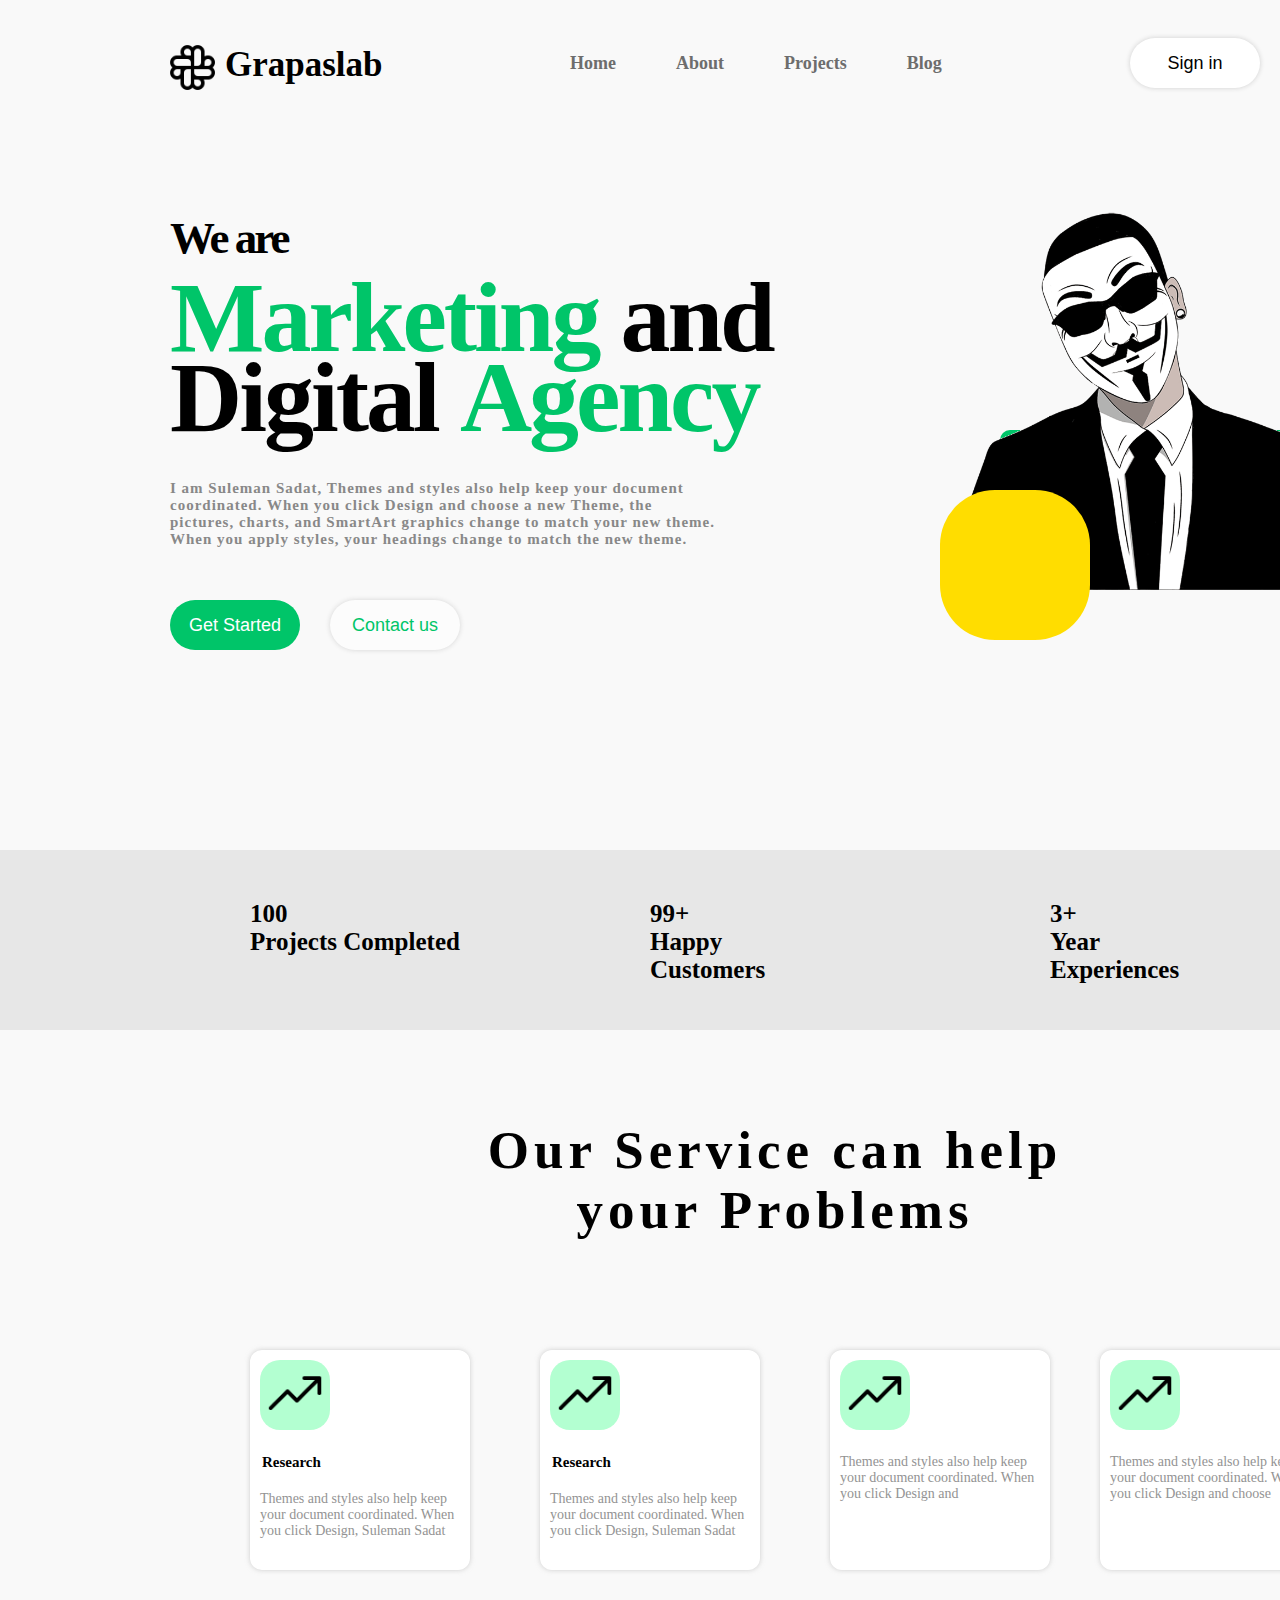
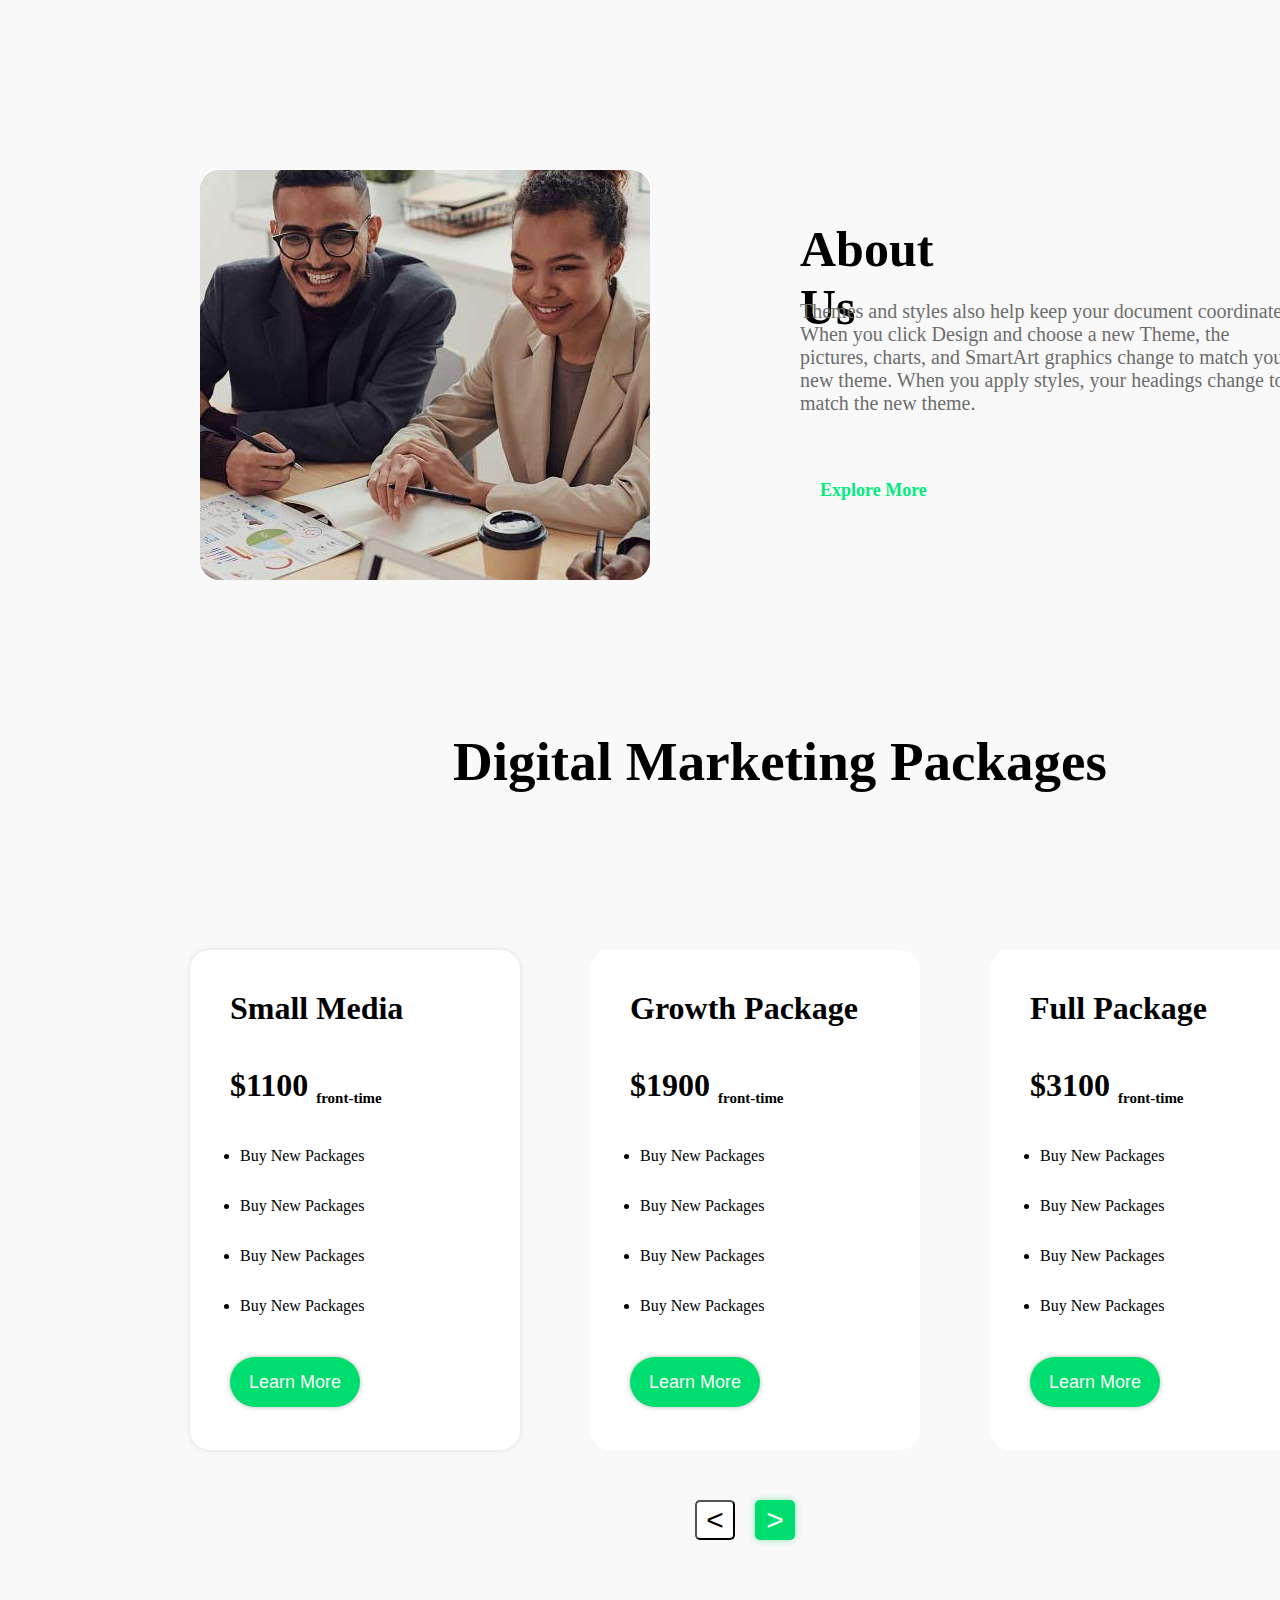
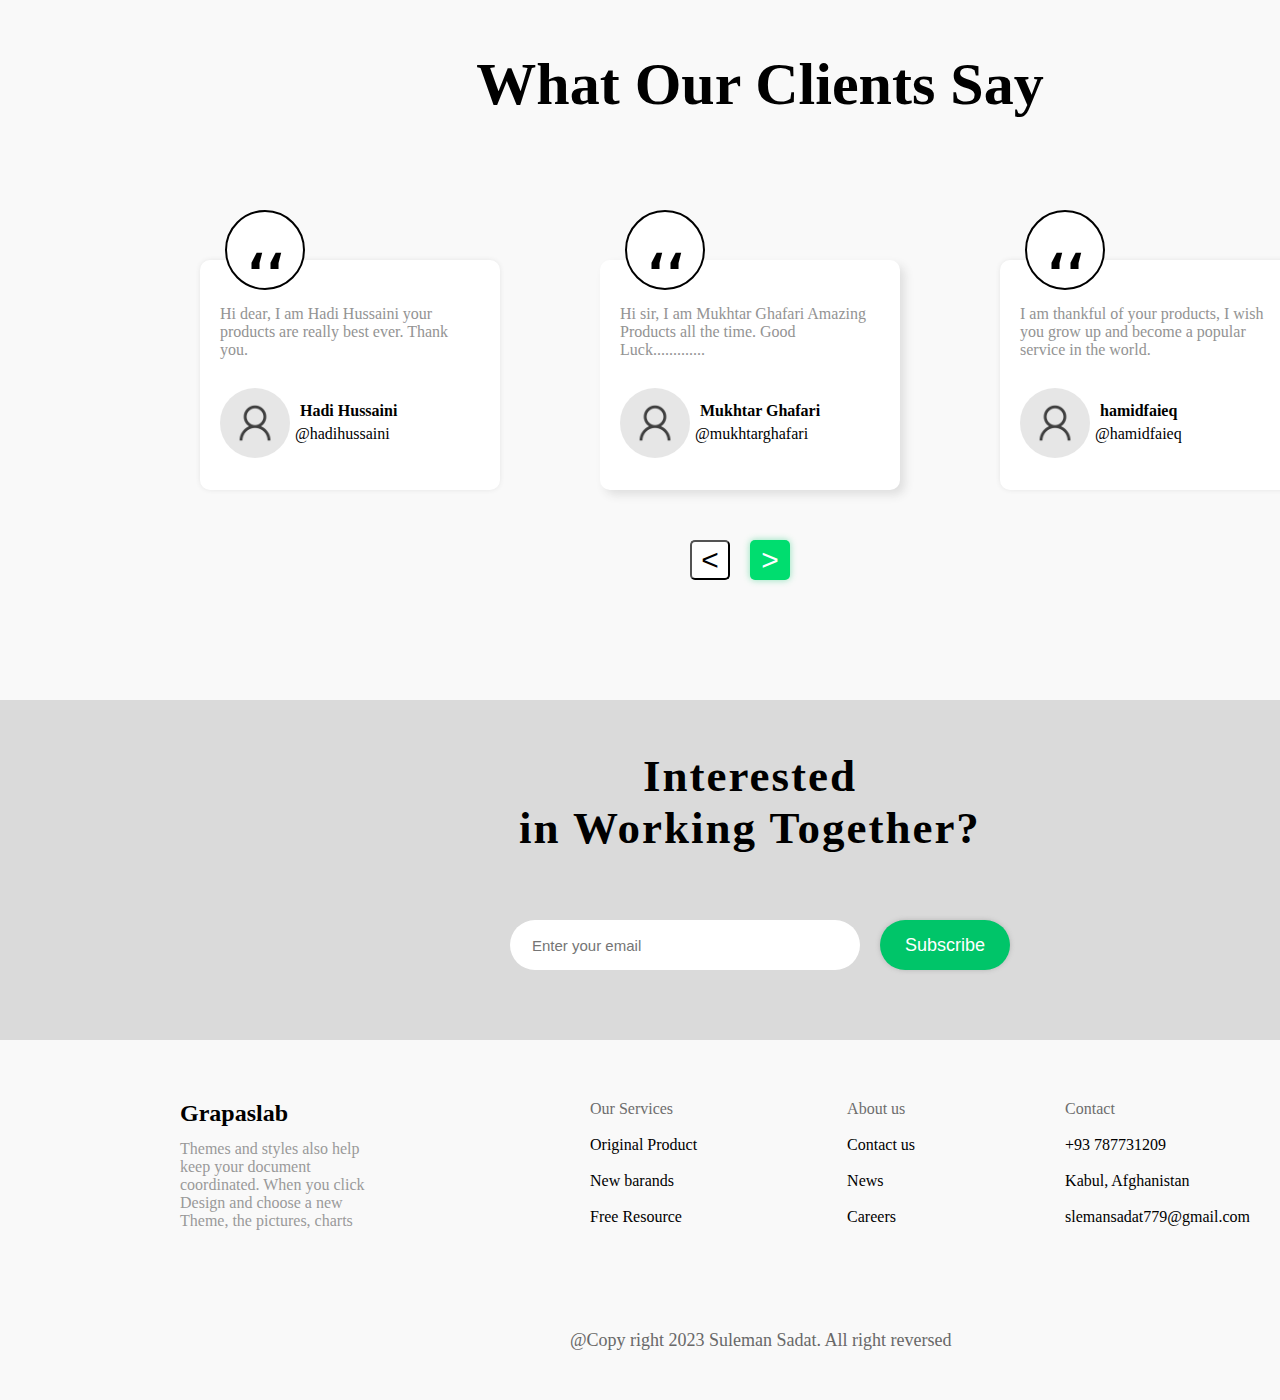
==== index.html @ a8ee1ed6 "Add files via upload" ====
<!DOCTYPE html>
<html lang="en">
<head>
    <meta charset="UTF-8">
    <meta http-equiv="X-UA-Compatible" content="IE=edge">
    <meta name="viewport" content="width=device-width, initial-scale=1.0">
    <title>Grapaslab</title>
    <link rel="stylesheet" href="style.css" type="text/css">
</head>
<body>

    <img class="logo1" id="0" src="./images/slack-logo.png" alt="">
     <h1 class="logo2">Grapaslab</h1>
  
 <ul class="fistpage">
    <li class="li1"><a class="home" id="1" href="#"> <b>Home</b></a></li>
    <li class="li1"> <a class="home" href="#50">About</a></li>
    <li class="li1"><a class="home" href="#100">Projects</a></li>
    <li class="li1"><a class="home" href="#100">Blog</a></li>
    </ul>
    <input class="signin" href="#" type="submit" value="Sign in">
    <input class="signup" href="#" type="submit" value="Sign Up">
    <h1 class="title0"> <strong class="f"> We are</strong> <br> <strong class="greens"> Marketing  </strong>and <br>
        Digital <strong class="greens">Agency </strong></h1>

    <p class="para1">I am Suleman Sadat, Themes and styles also help keep your document 
    coordinated. When you click Design and choose a new
     Theme, the pictures, charts, and SmartArt graphics 
     change to match your new theme. When you apply styles, your headings change to match the new theme.</p>
    <input class="start" href="#" type="submit" value="Get Started">
    <input class="contact" href="#" type="submit" value="Contact us">
    <div class="green"></div>
    <img class="image1" src="./images/image1.png" alt="image of Focus">
    <div class="lemoon"></div>
    <div class="nextpage">
        <h1 class="nextpage1">100 <br> Projects Completed</h1>
    
        <h1 class="nextpage2">99+ <br>Happy Customers</h1>
        <h1 class="nextpage3">3+ <br> Year Experiences</h1>
    </div>
    <!--Page 2... -->
    <h1 class="page2">Our Service can help your Problems</h1>
    <div class="box1">
        <img class="boximage1" src="./images/trend-up.png" alt="icon">
        <h5 class="research">Research</h5>
        <p class="para2">Themes and styles also help keep your document 
        coordinated. When you click Design, Suleman Sadat</p>
        </div>
    <div class="box2">
    <img class="boximage1" src="./images/trend-up.png" alt="icon">
    <h5 class="research">Research</h5>
        <p class="para2">Themes and styles also help keep your document 
        coordinated. When you click Design, Suleman Sadat</p>
        </div>
     <div class="box3">
        <img class="boximage1" src="./images/trend-up.png" alt="icon">
 
        <p class="para2">Themes and styles also help keep your document 
        coordinated. When you click Design and</p>
        </div>
     <div class="box4">
        <img class="boximage1" src="./images/trend-up.png" alt="icon">

        <p class="para2">Themes and styles also help keep your document 
        coordinated. When you click Design and choose</p>
    </div>  
    
    <div class="image3" id="50">
        <img class="image33" src="./images/image3.jpg" alt="image3">
    </div>

    <h1 class="aboutus" >About Us</h1>
    <p class="aboutpara">Themes and styles also help keep your document coordinated. When you click
     Design and choose a new Theme, the pictures, charts, and SmartArt graphics change to match your new theme. When you apply styles, your headings change to match the new theme.</p>
    <a class="explore" href="#">Explore More</a>
    <h1 class="page3">Digital Marketing Packages</h1>

        <div class="newbox1">
        <h1 class="title1">Small Media</h1>
        <h1 class="title2">$1100 <sub class="little">front-time</sub></h1>
        <ul class="ul3">
            <li class="li3">Buy New Packages</li>
            <li class="li3">Buy New Packages</li>
            <li class="li3">Buy New Packages</li>
            <li class="li3">Buy New Packages</li>
        <input class="learn3" type="submit" value="Learn More">
        </ul>
        </div>
    
        <div class="newbox2">
            <h1 class="title1">Growth Package</h1>
        <h1 class="title2">$1900 <sub class="little">front-time</sub></h1>
        <ul class="ul3">
            <li class="li3">Buy New Packages</li>
            <li class="li3">Buy New Packages</li>
            <li class="li3">Buy New Packages</li>
            <li class="li3">Buy New Packages</li>
        <input class="learn3" type="submit" value="Learn More">
        </ul>
        </div>

        <div onload="" class="newbox3">
        <h1 class="title1">Full Package</h1>
        <h1  class="title2">$3100 <sub class="little">front-time</sub></h1>
        <ul class="ul3">
            <li class="li3">Buy New Packages</li>
            <li class="li3">Buy New Packages</li>
            <li class="li3">Buy New Packages</li>
            <li class="li3">Buy New Packages</li>
        <input class="learn3" type="submit" value="Learn More">
        </ul>
        </div>
        
        <button class="left" onclick="left();"><</button>
        <button class="right" onclick="right();">></button>
        <h1 class="clients">What Our Clients Say</h1>

            <h1 class="kk1">،،</h1>
            <h1 class="kk2">،،</h1>
            <h1 class="kk3">،،</h1>

        <div class="comment1">
            <p class="comment1">Hi dear, I am Hadi Hussaini
            your products are really best ever.
            Thank you.</p>
            <img class="profile" src="./images/01.jpg" alt="Profile Picture">
            <h4 class="name">Hadi Hussaini</h4>
            <label class="comment">@hadihussaini</label>
        </div>
        
        <div class="comment2">
            <p class="comment1">Hi sir, I am Mukhtar Ghafari
                Amazing Products all the time.
                Good Luck.............</p>
            <img class="profile" src="./images/01.jpg" alt="Profile Picture">
            <h4 class="name">Mukhtar Ghafari</h4>
            <label class="comment">@mukhtarghafari</label>
        </div>

            <div class="comment3">
            <p class="comment1">I am thankful of your products,
             I wish you grow up and become a popular service in 
             the world.</p>
            <img class="profile" src="./images/01.jpg" alt="Profile Picture">
            <h4 class="name">hamidfaieq</h4>
            <label class="comment">@hamidfaieq</label>
        </div>
           
        <button class="left2" onclick="right();"><</button>
        <button class="right2" onclick="right();">></button>

        <div class="page4">
            <h1 class="title4">Interested <br>
                in Working Together?</h1>
            <form action="#0">
                <input class="email" type="search" id="email" placeholder="Enter your email">
                <input class="subscribe" type="submit" value="Subscribe">
            </form>
            </div>
       

        <h2 class="logo2">Grapaslab</h2>
        <p class="finalpara">Themes and styles also help keep your
        document coordinated. When you click Design and
        choose a new Theme, the pictures, charts</p>
        <ul class="end1">  
        <li class="serviceend"> <a href="#">Our Services</a> 
          <br><br>Original Product <br><br> 
          New barands
          <br><br> Free Resource</li>
        <li class="serviceend"> <a href="#">About us</a>
        <br><br>Contact us <br><br> News<br><br> Careers
        </li>

        <li class="serviceend"> <a href="#">Contact</a>
        <br><br>+93 787731209 <br> <br> Kabul, Afghanistan <br><br> slemansadat779@gmail.com</li>
        </ul>
         <p class="end" id="100">@Copy right 2023 Suleman Sadat. All right reversed </p>  
        <!-- Suleman Sadat Web Developer -->
        <script src="script.js"></script>

    </body>
</html>
---- style.css ----
html{
    scroll-behavior: smooth;
}

*{
    box-sizing: border-box;
    transition: 0.5s ease;
}
body{
    overscroll-behavior: contain;
    padding: 0;
    margin: 0;
    background-color: #F9F9F9;
    font-family: 'Calibri';

    
    
}
strong.f{
    font-size: 45px;
    font-weight: bold;

}


img.logo1{

    position:absolute;
    margin: 40px 165px;
    width: 55px;
    height: 55px;
    cursor: pointer;
}
h1.logo2{
    position: absolute;
    margin: 45px 225px;
    font-size: 35px;

}
ul.fistpage{
    margin: 23px 500px;
    position: absolute;
    width: 600px;
    list-style-type: none;
    

}
li.li1{   
    float:left; 
    padding: 30px;
    list-style-type: none;
    font-size: 18px;
    font-weight: bold;   
}
p{
   color: #939393;

}

a{
    text-decoration:none;
    color: #6d6d6d;
    transition: 0.1s ease-in-out;
}
a:hover{
    color: #00C569;
}
input.signin{
    position: absolute;
    margin: 38px 1130px;
    border: 0px solid ;
    font-size: 18px;
    border-radius: 30px;
    padding: 15px 15 15px 15px;
    width: 130px;
    height: 50px;
    background-color: #FFF;
    box-shadow: 0px 0px 5px  rgb(207, 207, 207);
    cursor: pointer;
}

input.signup{
    position: absolute;
    margin: 38px 1280px;
    border: 0px solid ;
    background-color:#00C569;
    font-size: 18px;
    border-radius: 30px;
    padding: 15px;
    width: 130px;
    height: 50px;
    color: #FFF;
    font-weight: bold;
    cursor: pointer;
    transition: all .5s;        
}
.signup:hover{
    background: rgb(0, 0, 0);
}

input.signin:active{
    background-color: #f5f5f5;

}
input.signup:active{
    background-color: #13b469;

}

h1.title0{
    position: absolute;
    margin: 180px 170px;
    font-size: 100px;
    color: #000;
    font-weight: bold;
    letter-spacing: -3px;
    line-height: 80px;
}
strong.greens{
    color:#00C569;

}
p.para1{
    position: absolute;
    margin: 480px 170px;
    font-size: 15px;
    width: 550px;
    font-weight:bold;
    color: #888;
    letter-spacing: 1px;
    transition: 1s ease;
}

input.start{
    position: absolute;
    margin: 600px 170px;
    border: 0px solid ;
    background-color:#00C569;
    font-size: 18px;
    border-radius: 30px;
    padding: 15px;
    width: 130px;
    height: 50px;
    color: #FFF;
    cursor: pointer;
    
}
input.start:active{
    background-color:#00b35f;
}

input.contact{
    position: absolute;
    margin: 600px 330px;
    border: 0px solid ;
    background-color:#fcfcfc;
    font-size: 18px;
    border-radius: 30px;
    padding: 15px;
    width: 130px;
    height: 50px;
    color: #00C569;
    cursor: pointer;
    box-shadow: 0px 0px 5px  rgb(213, 213, 213);

}
input.contact:active{
    background-color:#efefef;
    color: #009f2d;
}
div.green{
    position: absolute;
    margin: 430px 1000px;
    background-color: #00C569;
    width: 350px;
    height: 160px;
    border-radius: 10px;
    cursor: pointer;
}

img.image1{
    width: 380px;
    height:450px;
    position: absolute;
    margin: 140px 960px;
    border-bottom-left-radius: 50px;
}

div.lemoon{
    width: 150px;
    height: 150px;
    position: absolute;
    margin: 490px 940px;
    background-color: rgb(255, 221, 0);
    border-radius:55px;
    cursor: pointer;
    animation: lemoon 10s infinite linear  ;
    transition: 1s ease-in-out;
}
@keyframes lemoon {
    100%{
        transform: rotate(360deg);
    }
    
}
div.lemoon:hover{
    animation: lemoon 3s infinite linear  ;
}
div.nextpage{
    position: absolute;
    width: 100%;
    height: 180px;
    margin: 850px 0px;
    background-color: #e7e7e7;
    }
h1.nextpage1{
    position: absolute;
    margin: 50px 250px ;
    font-size:25px ;
}
h1.nextpage2{
    position: absolute;
    margin: 50px 650px ;
    font-size:25px ;
}
h1.nextpage3{
    position: absolute;
    margin: 50px 1050px ;
    font-size:25px ;
}
h1.page2{
    margin: 1120px 430px;
    position: absolute;
    width: 690px;
    text-align: center;
    font-size: 53px;
    letter-spacing: 5px;
    font-weight: bold;


}
div.box1{
    position: absolute;
    margin: 1350px 250px;
    height: 220px;
    width: 220px;
    background-color: #FFF;
    box-shadow: 0px 0px 5px  rgba(181, 181, 181, 0.655);
    border-radius: 12px;
    transition: 0.5s ease;

}



div.box2{
    position: absolute;
    margin: 1350px 540px;
    height: 220px;
    width: 220px;
    background-color: #FFF;
    box-shadow: 0px 0px 5px  rgba(181, 181, 181, 0.655);
    border-radius: 12px;
    transition: 0.5s ease;
    
}
div.box1:hover,div.box2:hover,div.box3:hover,div.box4:hover{
    box-shadow: 0px 0px 10px  rgb(149, 149, 149);
    cursor: pointer;
    user-select: none;

}

div.box3{
    position: absolute;
    margin: 1350px 830px;
    height: 220px;
    width: 220px;
    background-color: #FFF;
    box-shadow: 0px 0px 5px  rgba(181, 181, 181, 0.655);
    border-radius: 12px;
    transition: 0.5s ease;

}
div.box4{
    transition: 0.5s ease;

    position: absolute;
    margin: 1350px 1100px;
    height: 220px;
    width: 220px;
    background-color: #FFF;
    box-shadow: 0px 0px 5px  rgba(181, 181, 181, 0.655);
    border-radius: 12px;

}
img.boximage1{
    width: 70px;
    height: 70px;
    margin: 10px;
    background-color: #b3ffd1;
    border-radius: 20px;
    padding: 5px;
}
h5.research{
    font-size: 15px;
    margin: 10px 12px;


}
p.para2{
    position: absolute;
    font-size: 14px;
    margin: 10px 10px;
}
div.image3{
    position: absolute;
    background-color: #e7e7e7;
    width: 450px;
    height:410px;
    border-radius: 20px;
    margin: 1770px 200px;
    overflow: hidden;
    filter: brightness(90%);
    cursor: pointer;

}
img.image33{
    margin: -40px -180px;
    transition: 0.5s ease-in-out;
}

img.image33:hover{
    transform: scale(1.1);
}
h1.aboutus{
    position: absolute;
    margin: 1820px 800px;
    width: 200px;
    font-size: 50px;
}
p.aboutpara{
    position:absolute;
    width: 500px;
    color: #6d6d6d;
    margin: 1900px 800px;
    font-size: 20px;
}
a.explore{
    position: absolute;
    margin: 2080px 820px;
    width: 150px;
    color: #00eb7d;
    font-weight: bold;
    font-size: 18px;
}
h1.page3{
    position: absolute;
    margin:2330px 430px;
    width: 700px;
    text-align: center;
    font-size: 55px ;
}
div.newbox1{
    background-color: #FFF;
    position: absolute;
    margin: 2550px 190px;
    width: 330px;
    height: 500px;
    border-radius: 20px;
    box-shadow: 0px 0px 5px #dfdfdf;
    transition: .5s ease-in-out;

}
h1.title1{
    margin: 40px;
}
h1.title2{
    margin: 40px;
}
li.li3{
    height: 40px;
    margin: 10px;

}
sub.little{
    font-size: 15px;
}
div.newbox2{
    background-color: #FFF;
    position: absolute;
    margin: 2550px 590px;
    width: 330px;
    height: 500px;
    box-shadow: 0px 0px 0px #c8c8c8;
    border-radius: 20px;
    transition: .5s ease-in-out;
   
}
div.newbox1:hover,div.newbox2:hover,div.newbox3:hover{
    box-shadow: 0px 0px 10px #c8c8c8;
    cursor: pointer;

}
h4.name{
    margin: -20px 100px;
    width: 150px;
}
label.comment{
    position: absolute;
    margin: 25px 95px;


}

div.newbox3{
    background-color: #FFF;
    position: absolute;
    margin: 2550px 990px;
    width: 330px;
    height: 500px;
    border-radius: 20px;
    transition: .5s ease-in-out;
    
}

input.learn3{
    position: absolute;
    margin: 10px 0px;
    border: 0px solid ;
    background-color:#00DD6F;
    font-size: 18px;
    border-radius: 30px;
    padding: 15px;
    width: 130px;
    height: 50px;
    color: #ffffff;
    cursor: pointer;
    box-shadow: 0px 0px 5px  rgb(181, 181, 181);
    transition: 0.2s ease;
}
.learn3:active{
    background-color: #00a156;

}
button.left{
    position:absolute;
    width: 40px;
    height: 40px;
    font-size: 30px;
    margin: 3100px 695px;
    background-color: #FFF;
    border-radius: 5px;
    cursor: pointer;

}
button.left:active{
    background-color: #eeeeee;
 
}
button.right{
    position:absolute;
    width: 40px;
    height: 40px;
    font-size: 30px;
    margin: 3100px 755px;
    border: 0px solid;
    color: #FFF;
    background-color: #00DD6F;
    border-radius: 5px;
    box-shadow: 0px 0px 7px #00c5696f;
    cursor: pointer;

}
button.right:active{
    background-color: #00ae5d;
}
h1.clients{
    position: absolute;
    margin: 3250px 410px;
    width: 700px;
    font-size: 60px;
    text-align: center;
}
div.comment1{
   width: 300px; 
   height: 230px;
   position: absolute;
   background-color: white;
   margin: 3460px 200px;
   border-radius: 10px;
   box-shadow: 0px 0px 5px rgb(230, 230, 230);
    filter: ;
}
div.comment2{
    width: 300px; 
    height: 230px;
    position: absolute;
    background-color: white;
    margin: 3460px 600px;
    border-radius: 10px;
    box-shadow: 5px 5px 10px rgb(223, 223, 223);
    cursor: pointer;
 }
 .kk1{
    position: absolute;
    border: 2px solid black;
    width: 80px;
    height: 80px;
    border-radius: 50%;
    text-align: center;
    font-size: 60px;
    margin: 3410px 225px;
    z-index: 1;
    text-align: center;
    background-color: rgb(255,255,255);
    cursor: pointer;
 }
 .kk2{
    position: absolute;
    border: 2px solid black;
    width: 80px;
    height: 80px;
    border-radius: 50%;
    text-align: center;
    font-size: 60px;
    margin: 3410px 625px;
    z-index: 1;
    background-color: rgb(255,255,255);
    cursor: pointer;
}
 .kk3{
    position: absolute;
    border: 2px solid black;
    width: 80px;
    height: 80px;
    border-radius: 50%;
    text-align: center;
    font-size: 60px;
    margin: 3410px 1025px;
    z-index: 1;
    background-color: rgb(255,255,255);
    cursor: pointer;
 }
 img.profile{
    width:70px;
    height:70px;
    border-radius: 50%;
    z-index: 4;
    margin: -40px 20px;
    
 }
 p.comment1{
    margin: 45px 20px;
 }
 div.comment3{
    width: 300px; 
    height: 230px;
    position: absolute;
    background-color: white;
    margin: 3460px 1000px;
    border-radius: 10px;   
    box-shadow: 0px 0px 5px rgb(230, 230, 230);
}
 button.left2{
    position:absolute;
    width: 40px;
    height: 40px;
    font-size: 30px;
    margin: 3740px 690px;
    background-color: #FFF;
    border-radius: 5px;
    cursor: pointer;

}
button.left2:active{
    background-color: #eeeeee;
}
button.right2{
    position:absolute;
    width: 40px;
    height: 40px;
    font-size: 30px;
    margin: 3740px 750px;
    border: 0px solid;
    color: #FFF;
    background-color: #00DD6F;
    border-radius: 5px;
    box-shadow: 0px 0px 7px #00c5696f;
    cursor: pointer;

}
button.right2:active{
    background-color: #00ae5d;
    box-shadow: 0px 0px 7px #00c5696f;

}

div.page4{
    position: absolute;
    background-color: rgb(218, 218, 218);
    width: 100%;
    height: 340px;
    margin: 3900px 0px;
    font-size: 20px;

}
h1.title4{
    position: absolute;
    text-align: center;
    width: 600px;
    margin: 50px 450px;
    letter-spacing: 2px;
    font-size: 45px;
    
}
input.email{
    position:absolute;
    margin: 220px 510px;
    height: 50px;
    width: 350px;
    border: 0px solid ;
    border-radius: 40px;
    text-indent: 20px;
    font-size: 15px;
    

}
input.subscribe{
    position: absolute;
    margin: 220px 880px;
    border: 0px solid ;
    background-color:#00C569;
    font-size: 18px;
    border-radius: 30px;
    padding: 15px;
    width: 130px;
    height: 50px;
    padding: 10px;
    color: #ffffff;
    cursor: pointer;
    box-shadow: 0px 0px 5px  rgb(181, 181, 181);
    transition: 0.2s ease;
}
.subscribe:active{
    background-color: #000;
}
h2.logo2{
    position: absolute;
    margin: 4300px 180px;
    
}
p.finalpara{
    position: absolute;
    margin: 4340px 180px;
    color: #999;
    width: 200px;
}
ul.end1{
    position: absolute;
    margin: 4300px 400px;
    list-style-type: none;
    width: 900px;
    color: #000 ;
   
    
}

li.serviceend{
    float: left;
    padding-left: 150px;
    
    
}

p.end{
    margin: 4530px 570px;
    font-size: 18px;
    height: 70px;
    position: absolute;
    color: #686868;
    width: 500px;

}

@media only screen and (max-width: 600px) {
    /* Add your CSS styles for mobile devices here */
    strong.f{
        font-size: 30px;
        font-weight: bold;
    
    }
    *{
        transition: 1s ease;
    }
    
    img.logo1{
    
        position:absolute;
        margin: 20px 20px;
        width: 30px;
        height: 30px;
        cursor: pointer;
    }
    h1.logo2{
        position: absolute;
        margin: 22px 55px;
        font-size: 20px;
    
    }
    ul.fistpage{
display: none;
    
    }
    li.li1{   
        float:left; 
        padding-left: 0px;
        list-style-type: none;
        font-size: 13px;
        font-weight: bold;   
    }
    
    input.signin{
        position: absolute;
        margin: 28px 180px;
        border: 0px solid ;
        font-size: 13px;
        border-radius: 30px;
        padding: 15px 15 15px 15px;
        width: 60px;
        height: 20px;
        background-color: #FFF;
        box-shadow: 0px 0px 5px  rgb(207, 207, 207);
        cursor: pointer;
    }
    
    input.signup{
        position: absolute;
        margin: 28px 260px;
        border: 0px solid ;
        background-color:#00C569;
        font-size: 12px;
        border-radius: 30px;
        width: 60px;
        height: 20px;
        color: #FFF;
        font-weight: bold;
        cursor: pointer;
        transition: ease.5s; 
        padding: 0px;       
    }
    .signup:hover{
        background: rgb(0, 0, 0);
    }
    
    input.signin:active{
        background-color: #f5f5f5;
    
    }
    input.signup:active{
        background-color: #13b469;
    
    }
    
    h1.title0{
        position: absolute;
        margin: 120px 20px;
        font-size: 20px;
        color: #000;
        font-weight: bold;
        letter-spacing: 0px;
        line-height: 30px;
        
    }
    strong.greens{
        color:#00C569;
    
    }
    p.para1{
        margin: 100px 90px;
        width: 100px;
        position:absolute;
        opacity: 0%;
        font-size: 10px;
        transition: 1s ease;
        color: #FFF;

    }
    
    input.start{
        position: absolute;
        margin: 240px 20px;
        border: 0px solid ;
        background-color:#00C569;
        font-size:10px;
        border-radius: 30px;
        padding: 0px;
        width: 65px;
        height: 20px;
        color: #FFF;
        cursor: pointer;
        
    }
    input.start:active{
        background-color:#00b35f;
    }
    
    input.contact{
        position: absolute;
        margin: 240px 95px;
        border: 0px solid ;
        background-color:#fcfcfc;
        font-size: 10px;
        border-radius: 30px;
        width: 65px;
        height: 20px;
        color: #00C569;
        cursor: pointer;
        padding: 0px;
        box-shadow: 0px 0px 5px  rgb(213, 213, 213);
    
    }
    input.contact:active{
        background-color:#efefef;
        color: #009f2d;
    }
    div.green{
        position: absolute;
        margin: 200px 200px;
        background-color: #00C569;
        width: 120px;
        height: 60px;
        border-radius: 10px;
        cursor: pointer;
    }
    
    img.image1{
        width: 130px;
        height:160px;
        position: absolute;
        margin: 100px 180px;
        border-bottom-left-radius: 50px;
        transition: 0.5s ease;
    }
    
    div.lemoon{
        width: 50px;
        height: 50px;
        position: absolute;
        margin: 220px 175px;
        background-color: rgb(255, 221, 0);
        border-radius:20px;
        cursor: pointer;
        animation: lemoon 10s infinite linear  ;
        transition: 1s ease-in-out;
        user-select: none;
    }
    @keyframes lemoon {
        100%{
            transform: rotate(360deg);
        }
        
    }

    div.nextpage{
        position: absolute;
        width: 100%;
        height: 180px;
        margin: 850px 0px;
        background-color: #e7e7e7;
        }
    h1.nextpage1{
        position: absolute;
        margin: 50px 250px ;
        font-size:25px ;
    }
    h1.nextpage2{
        position: absolute;
        margin: 50px 650px ;
        font-size:25px ;
    }
    h1.nextpage3{
        position: absolute;
        margin: 50px 1050px ;
        font-size:25px ;
    }
    h1.page2{
        margin: 1120px 430px;
        position: absolute;
        width: 690px;
        text-align: center;
        font-size: 53px;
        letter-spacing: 5px;
        font-weight: bold;
    
    
    }
    div.box1{
        position: absolute;
        margin: 1350px 250px;
        height: 220px;
        width: 220px;
        background-color: #FFF;
        box-shadow: 0px 0px 5px  rgba(181, 181, 181, 0.655);
        border-radius: 12px;
        transition: 0.5s ease;
    
    }
    
    
    
    div.box2{
        position: absolute;
        margin: 1350px 540px;
        height: 220px;
        width: 220px;
        background-color: #FFF;
        box-shadow: 0px 0px 5px  rgba(181, 181, 181, 0.655);
        border-radius: 12px;
        transition: 0.5s ease;
        
    }
    div.box1:hover,div.box2:hover,div.box3:hover,div.box4:hover{
        box-shadow: 0px 0px 10px  rgb(149, 149, 149);
        cursor: pointer;
        user-select: none;
    
    }
    
    div.box3{
        position: absolute;
        margin: 1350px 830px;
        height: 220px;
        width: 220px;
        background-color: #FFF;
        box-shadow: 0px 0px 5px  rgba(181, 181, 181, 0.655);
        border-radius: 12px;
        transition: 0.5s ease;
    
    }
    div.box4{
        transition: 0.5s ease;
    
        position: absolute;
        margin: 1350px 1100px;
        height: 220px;
        width: 220px;
        background-color: #FFF;
        box-shadow: 0px 0px 5px  rgba(181, 181, 181, 0.655);
        border-radius: 12px;
    
    }
    img.boximage1{
        width: 70px;
        height: 70px;
        margin: 10px;
        background-color: #b3ffd1;
        border-radius: 20px;
        padding: 5px;
    }
    h5.research{
        font-size: 15px;
        margin: 10px 12px;
    
    
    }
    p.para2{
        position: absolute;
        font-size: 14px;
        margin: 10px 10px;
    }
    div.image3{
        position: absolute;
        background-color: #e7e7e7;
        width: 450px;
        height:410px;
        border-radius: 20px;
        margin: 1770px 200px;
        overflow: hidden;
        filter: brightness(90%);
        cursor: pointer;
    
    }
    img.image33{
        margin: -40px -180px;
        transition: 0.5s ease-in-out;
    }
    
    img.image33:hover{
        transform: scale(1.1);
    }
    h1.aboutus{
        position: absolute;
        margin: 1820px 800px;
        width: 200px;
        font-size: 50px;
    }
    p.aboutpara{
        position:absolute;
        width: 500px;
        color: #6d6d6d;
        margin: 1900px 800px;
        font-size: 20px;
    }
    a.explore{
        position: absolute;
        margin: 2080px 820px;
        width: 150px;
        color: #00eb7d;
        font-weight: bold;
        font-size: 18px;
    }
    h1.page3{
        position: absolute;
        margin:2330px 430px;
        width: 700px;
        text-align: center;
        font-size: 55px ;
    }
    div.newbox1{
        background-color: #FFF;
        position: absolute;
        margin: 2550px 190px;
        width: 330px;
        height: 500px;
        border-radius: 20px;
        box-shadow: 0px 0px 5px #dfdfdf;
        transition: .5s ease-in-out;
    
    }
    h1.title1{
        margin: 40px;
    }
    h1.title2{
        margin: 40px;
    }
    li.li3{
        height: 40px;
        margin: 10px;
    
    }
    sub.little{
        font-size: 15px;
    }
    div.newbox2{
        background-color: #FFF;
        position: absolute;
        margin: 2550px 590px;
        width: 330px;
        height: 500px;
        box-shadow: 0px 0px 0px #c8c8c8;
        border-radius: 20px;
        transition: .5s ease-in-out;
       
    }
    div.newbox1:hover,div.newbox2:hover,div.newbox3:hover{
        box-shadow: 0px 0px 10px #c8c8c8;
        cursor: pointer;
    
    }
    h4.name{
        margin: -20px 100px;
        width: 150px;
    }
    label.comment{
        position: absolute;
        margin: 25px 95px;
    
    
    }
    
    div.newbox3{
        background-color: #FFF;
        position: absolute;
        margin: 2550px 990px;
        width: 330px;
        height: 500px;
        border-radius: 20px;
        transition: .5s ease-in-out;
        
    }
    
    input.learn3{
        position: absolute;
        margin: 10px 0px;
        border: 0px solid ;
        background-color:#00DD6F;
        font-size: 18px;
        border-radius: 30px;
        padding: 15px;
        width: 130px;
        height: 50px;
        color: #ffffff;
        cursor: pointer;
        box-shadow: 0px 0px 5px  rgb(181, 181, 181);
        transition: 0.2s ease;
    }
    .learn3:active{
        background-color: #00a156;
    
    }
    button.left{
        position:absolute;
        width: 40px;
        height: 40px;
        font-size: 30px;
        margin: 3100px 695px;
        background-color: #FFF;
        border-radius: 5px;
        cursor: pointer;
    
    }
    button.left:active{
        background-color: #eeeeee;
     
    }
    button.right{
        position:absolute;
        width: 40px;
        height: 40px;
        font-size: 30px;
        margin: 3100px 755px;
        border: 0px solid;
        color: #FFF;
        background-color: #00DD6F;
        border-radius: 5px;
        box-shadow: 0px 0px 7px #00c5696f;
        cursor: pointer;
    
    }
    button.right:active{
        background-color: #00ae5d;
    }
    h1.clients{
        position: absolute;
        margin: 3250px 410px;
        width: 700px;
        font-size: 60px;
        text-align: center;
    }
    div.comment1{
       width: 300px; 
       height: 230px;
       position: absolute;
       background-color: white;
       margin: 3460px 200px;
       border-radius: 10px;
       box-shadow: 0px 0px 5px rgb(230, 230, 230);
        filter: ;
    }
    div.comment2{
        width: 300px; 
        height: 230px;
        position: absolute;
        background-color: white;
        margin: 3460px 600px;
        border-radius: 10px;
        box-shadow: 5px 5px 10px rgb(223, 223, 223);
        cursor: pointer;
     }
     .kk1{
        position: absolute;
        border: 2px solid black;
        width: 80px;
        height: 80px;
        border-radius: 50%;
        text-align: center;
        font-size: 60px;
        margin: 3410px 225px;
        z-index: 1;
        text-align: center;
        background-color: rgb(255,255,255);
        cursor: pointer;
     }
     .kk2{
        position: absolute;
        border: 2px solid black;
        width: 80px;
        height: 80px;
        border-radius: 50%;
        text-align: center;
        font-size: 60px;
        margin: 3410px 625px;
        z-index: 1;
        background-color: rgb(255,255,255);
        cursor: pointer;
    }
     .kk3{
        position: absolute;
        border: 2px solid black;
        width: 80px;
        height: 80px;
        border-radius: 50%;
        text-align: center;
        font-size: 60px;
        margin: 3410px 1025px;
        z-index: 1;
        background-color: rgb(255,255,255);
        cursor: pointer;
     }
     img.profile{
        width:70px;
        height:70px;
        border-radius: 50%;
        z-index: 4;
        margin: -40px 20px;
        
     }
     p.comment1{
        margin: 45px 20px;
     }
     div.comment3{
        width: 300px; 
        height: 230px;
        position: absolute;
        background-color: white;
        margin: 3460px 1000px;
        border-radius: 10px;   
        box-shadow: 0px 0px 5px rgb(230, 230, 230);
    }
     button.left2{
        position:absolute;
        width: 40px;
        height: 40px;
        font-size: 30px;
        margin: 3740px 690px;
        background-color: #FFF;
        border-radius: 5px;
        cursor: pointer;
    
    }
    button.left2:active{
        background-color: #eeeeee;
    }
    button.right2{
        position:absolute;
        width: 40px;
        height: 40px;
        font-size: 30px;
        margin: 3740px 750px;
        border: 0px solid;
        color: #FFF;
        background-color: #00DD6F;
        border-radius: 5px;
        box-shadow: 0px 0px 7px #00c5696f;
        cursor: pointer;
    
    }
    button.right2:active{
        background-color: #00ae5d;
        box-shadow: 0px 0px 7px #00c5696f;
    
    }
    
    div.page4{
        position: absolute;
        background-color: rgb(218, 218, 218);
        width: 100%;
        height: 340px;
        margin: 3900px 0px;
        font-size: 20px;
    
    }
    h1.title4{
        position: absolute;
        text-align: center;
        width: 600px;
        margin: 50px 450px;
        letter-spacing: 2px;
        font-size: 45px;
        
    }
    input.email{
        position:absolute;
        margin: 220px 510px;
        height: 50px;
        width: 350px;
        border: 0px solid ;
        border-radius: 40px;
        text-indent: 20px;
        font-size: 15px;
        
    
    }
    input.subscribe{
        position: absolute;
        margin: 220px 880px;
        border: 0px solid ;
        background-color:#00C569;
        font-size: 18px;
        border-radius: 30px;
        padding: 15px;
        width: 130px;
        height: 50px;
        padding: 10px;
        color: #ffffff;
        cursor: pointer;
        box-shadow: 0px 0px 5px  rgb(181, 181, 181);
        transition: 0.2s ease;
    }
    .subscribe:active{
        background-color: #000;
    }
    h2.logo2{
        position: absolute;
        margin: 4300px 180px;
        
    }
    p.finalpara{
        position: absolute;
        margin: 4340px 180px;
        color: #999;
        width: 200px;
    }
    ul.end1{
        position: absolute;
        margin: 4300px 400px;
        list-style-type: none;
        width: 900px;
        color: #000 ;
       
        
    }
    
    li.serviceend{
        float: left;
        padding-left: 150px;
        
        
    }
    
    p.end{
        margin: 4530px 570px;
        font-size: 18px;
        height: 70px;
        position: absolute;
        color: #686868;
        width: 500px;
    
    }
    

    
  }
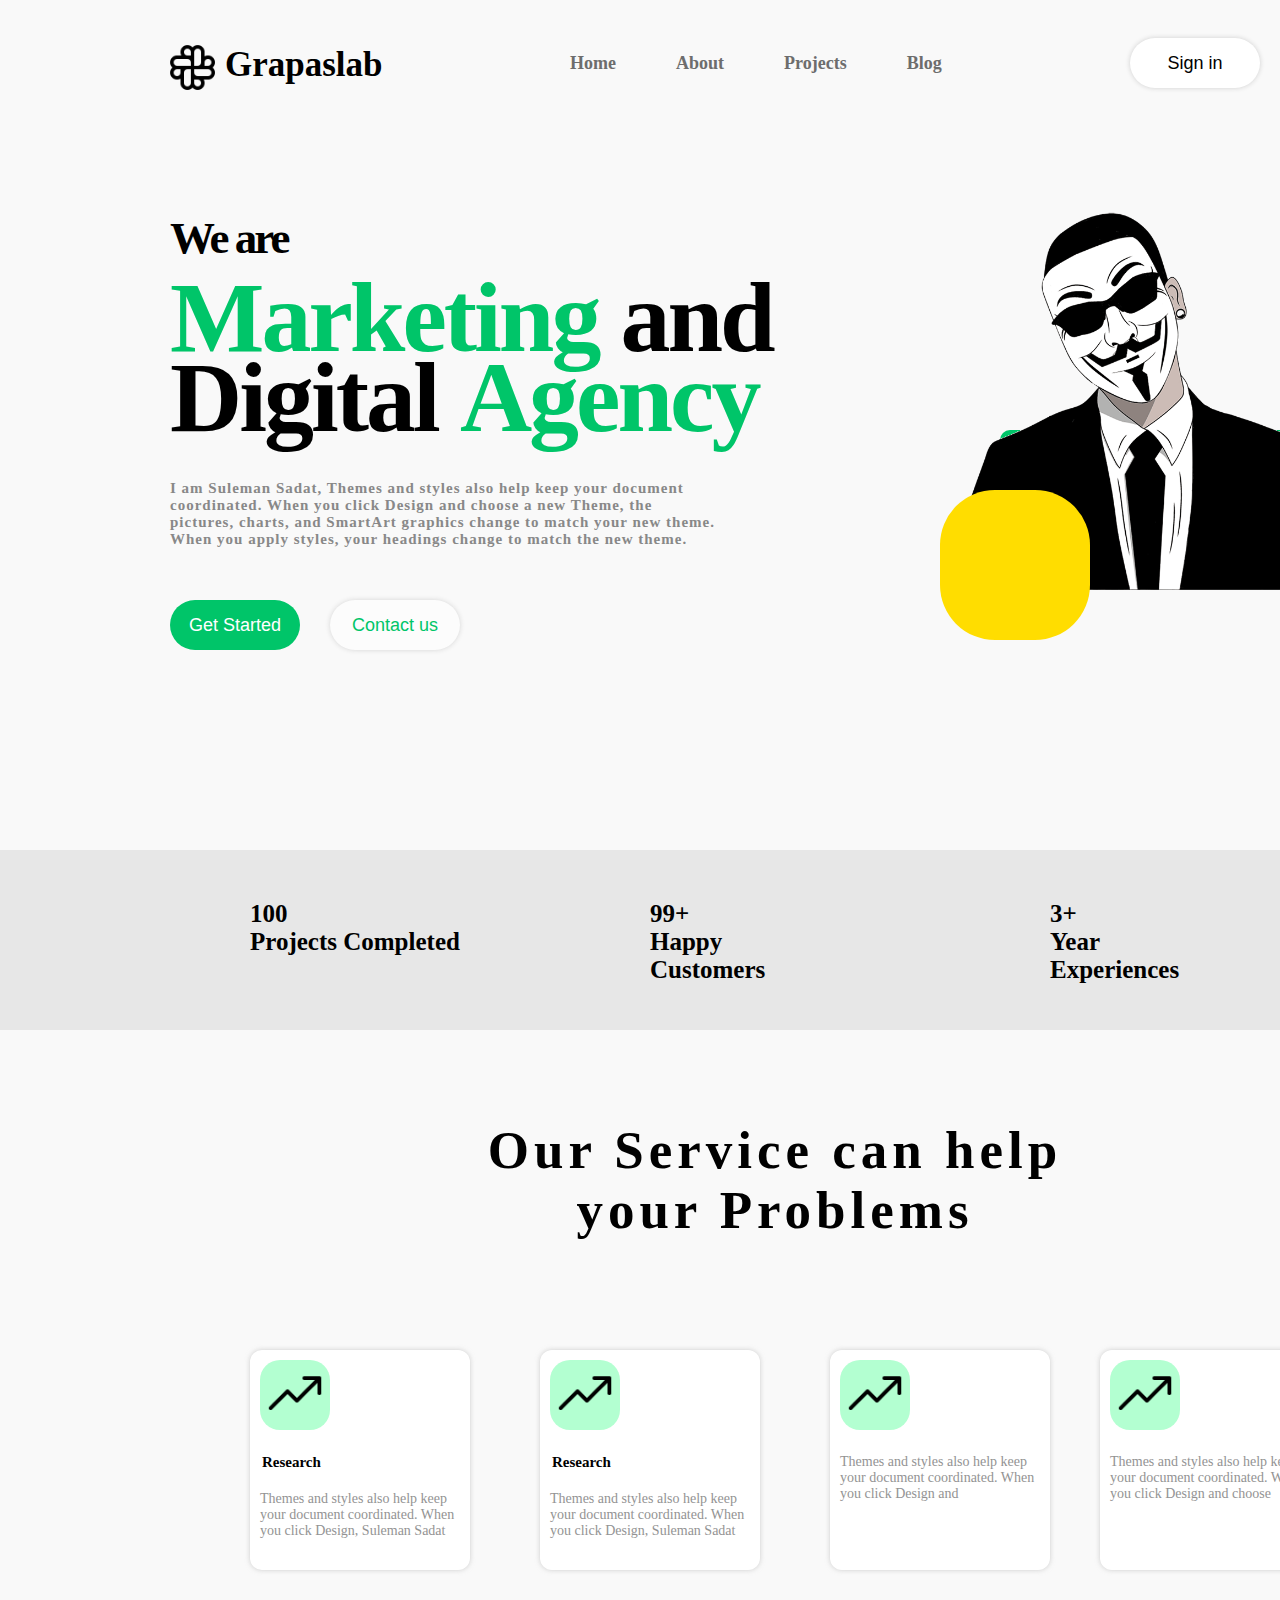
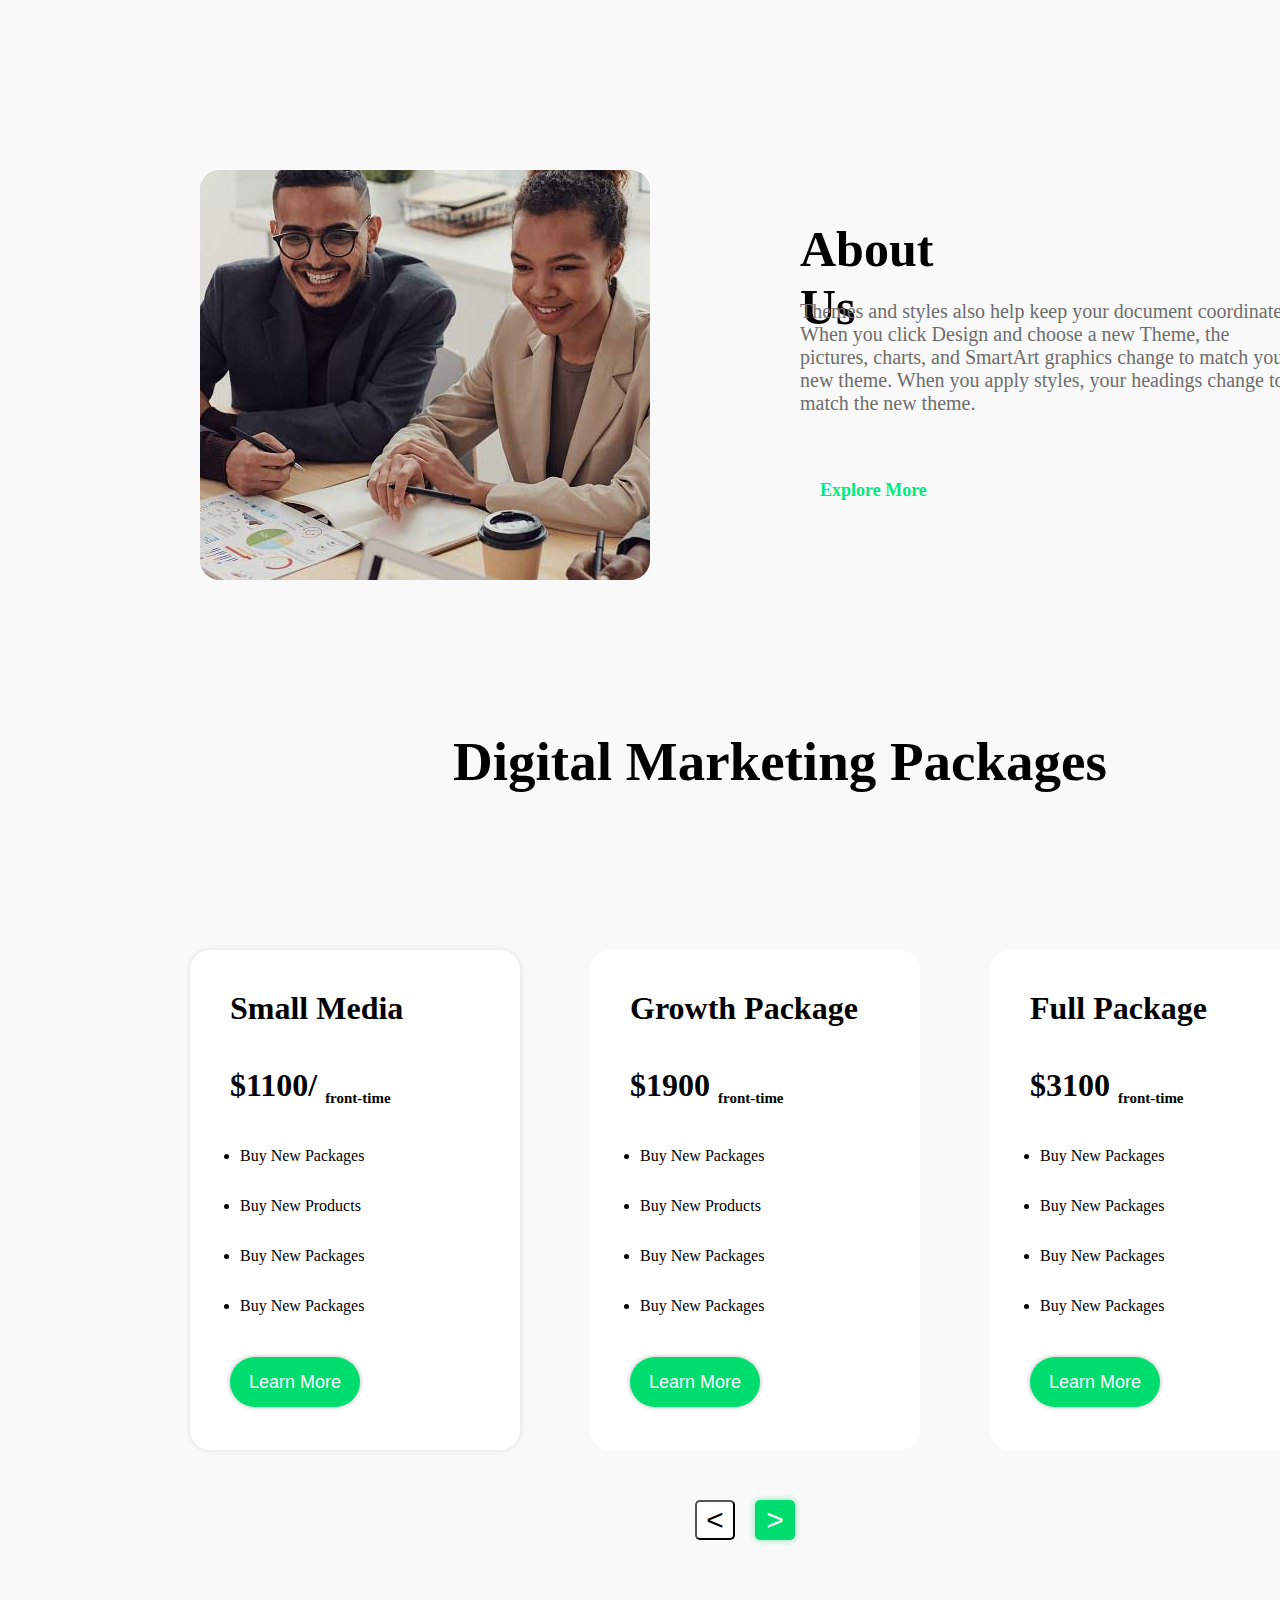
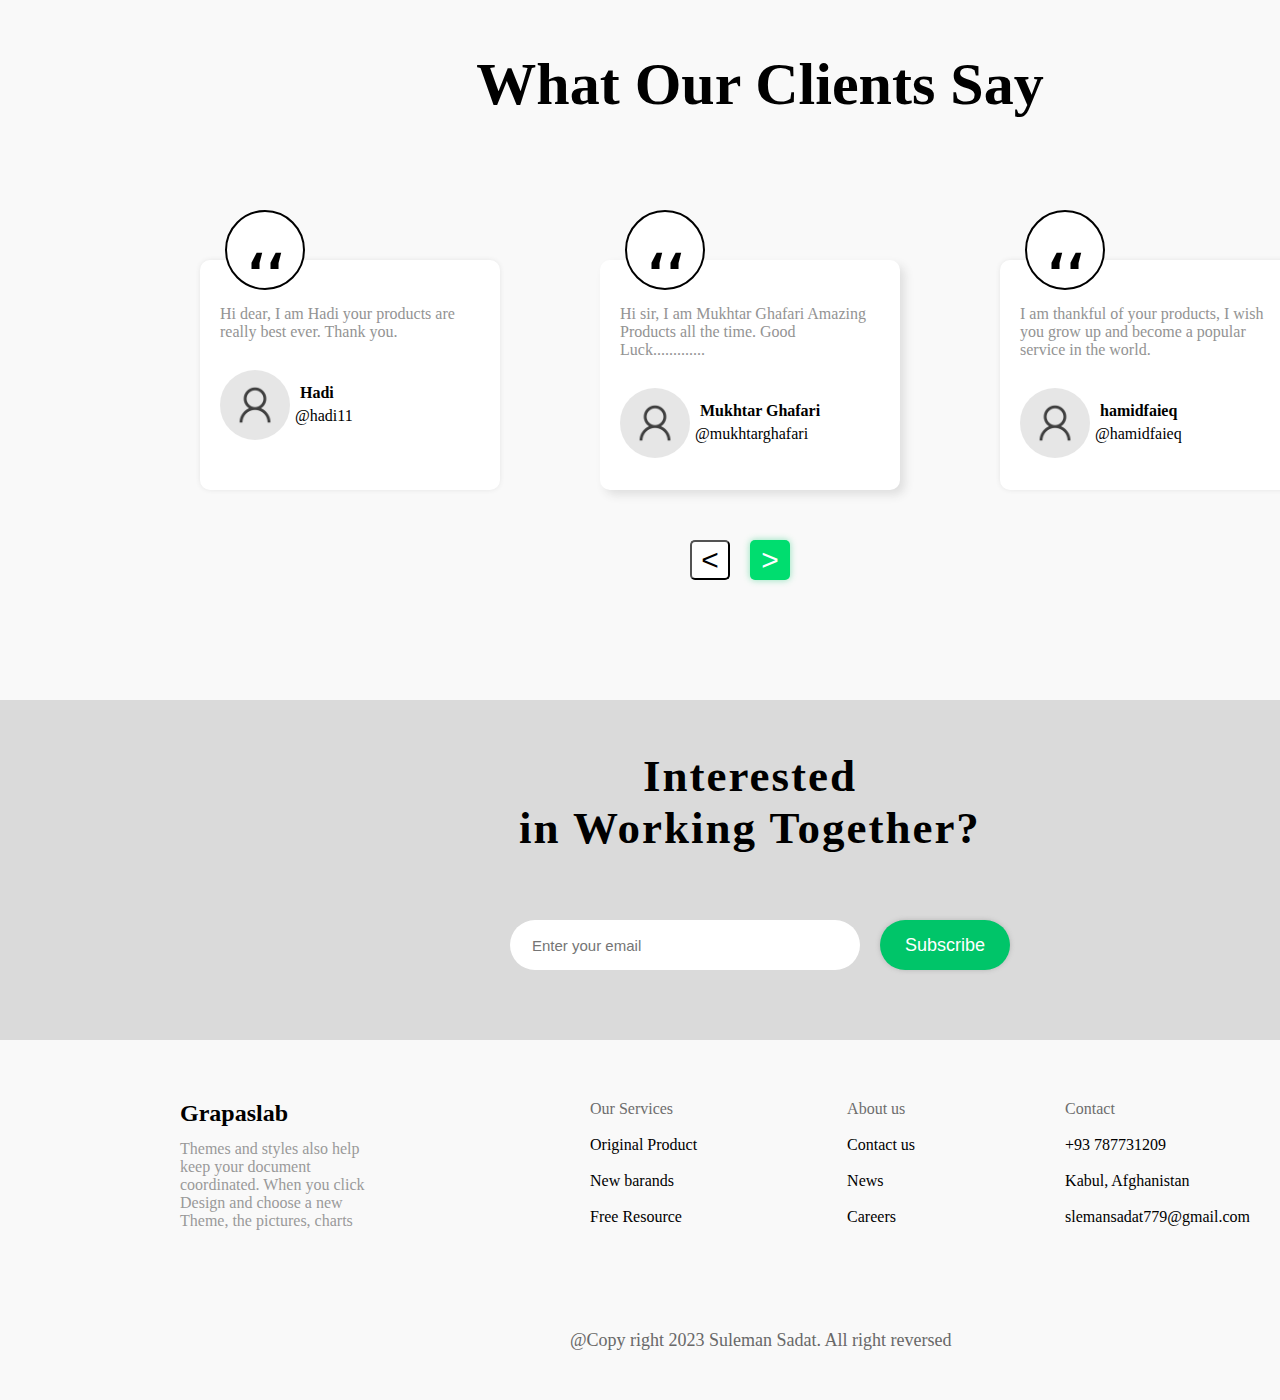
==== commit bd4573ae: "index.html" ====
--- a/index.html
+++ b/index.html
@@ -1,183 +1,186 @@
-<!DOCTYPE html>
-<html lang="en">
-<head>
-    <meta charset="UTF-8">
-    <meta http-equiv="X-UA-Compatible" content="IE=edge">
-    <meta name="viewport" content="width=device-width, initial-scale=1.0">
-    <title>Grapaslab</title>
-    <link rel="stylesheet" href="style.css" type="text/css">
-</head>
-<body>
-
-    <img class="logo1" id="0" src="./images/slack-logo.png" alt="">
-     <h1 class="logo2">Grapaslab</h1>
-  
- <ul class="fistpage">
-    <li class="li1"><a class="home" id="1" href="#"> <b>Home</b></a></li>
-    <li class="li1"> <a class="home" href="#50">About</a></li>
-    <li class="li1"><a class="home" href="#100">Projects</a></li>
-    <li class="li1"><a class="home" href="#100">Blog</a></li>
-    </ul>
-    <input class="signin" href="#" type="submit" value="Sign in">
-    <input class="signup" href="#" type="submit" value="Sign Up">
-    <h1 class="title0"> <strong class="f"> We are</strong> <br> <strong class="greens"> Marketing  </strong>and <br>
-        Digital <strong class="greens">Agency </strong></h1>
-
-    <p class="para1">I am Suleman Sadat, Themes and styles also help keep your document 
-    coordinated. When you click Design and choose a new
-     Theme, the pictures, charts, and SmartArt graphics 
-     change to match your new theme. When you apply styles, your headings change to match the new theme.</p>
-    <input class="start" href="#" type="submit" value="Get Started">
-    <input class="contact" href="#" type="submit" value="Contact us">
-    <div class="green"></div>
-    <img class="image1" src="./images/image1.png" alt="image of Focus">
-    <div class="lemoon"></div>
-    <div class="nextpage">
-        <h1 class="nextpage1">100 <br> Projects Completed</h1>
-    
-        <h1 class="nextpage2">99+ <br>Happy Customers</h1>
-        <h1 class="nextpage3">3+ <br> Year Experiences</h1>
-    </div>
-    <!--Page 2... -->
-    <h1 class="page2">Our Service can help your Problems</h1>
-    <div class="box1">
-        <img class="boximage1" src="./images/trend-up.png" alt="icon">
-        <h5 class="research">Research</h5>
-        <p class="para2">Themes and styles also help keep your document 
-        coordinated. When you click Design, Suleman Sadat</p>
-        </div>
-    <div class="box2">
-    <img class="boximage1" src="./images/trend-up.png" alt="icon">
-    <h5 class="research">Research</h5>
-        <p class="para2">Themes and styles also help keep your document 
-        coordinated. When you click Design, Suleman Sadat</p>
-        </div>
-     <div class="box3">
-        <img class="boximage1" src="./images/trend-up.png" alt="icon">
- 
-        <p class="para2">Themes and styles also help keep your document 
-        coordinated. When you click Design and</p>
-        </div>
-     <div class="box4">
-        <img class="boximage1" src="./images/trend-up.png" alt="icon">
-
-        <p class="para2">Themes and styles also help keep your document 
-        coordinated. When you click Design and choose</p>
-    </div>  
-    
-    <div class="image3" id="50">
-        <img class="image33" src="./images/image3.jpg" alt="image3">
-    </div>
-
-    <h1 class="aboutus" >About Us</h1>
-    <p class="aboutpara">Themes and styles also help keep your document coordinated. When you click
-     Design and choose a new Theme, the pictures, charts, and SmartArt graphics change to match your new theme. When you apply styles, your headings change to match the new theme.</p>
-    <a class="explore" href="#">Explore More</a>
-    <h1 class="page3">Digital Marketing Packages</h1>
-
-        <div class="newbox1">
-        <h1 class="title1">Small Media</h1>
-        <h1 class="title2">$1100 <sub class="little">front-time</sub></h1>
-        <ul class="ul3">
-            <li class="li3">Buy New Packages</li>
-            <li class="li3">Buy New Packages</li>
-            <li class="li3">Buy New Packages</li>
-            <li class="li3">Buy New Packages</li>
-        <input class="learn3" type="submit" value="Learn More">
-        </ul>
-        </div>
-    
-        <div class="newbox2">
-            <h1 class="title1">Growth Package</h1>
-        <h1 class="title2">$1900 <sub class="little">front-time</sub></h1>
-        <ul class="ul3">
-            <li class="li3">Buy New Packages</li>
-            <li class="li3">Buy New Packages</li>
-            <li class="li3">Buy New Packages</li>
-            <li class="li3">Buy New Packages</li>
-        <input class="learn3" type="submit" value="Learn More">
-        </ul>
-        </div>
-
-        <div onload="" class="newbox3">
-        <h1 class="title1">Full Package</h1>
-        <h1  class="title2">$3100 <sub class="little">front-time</sub></h1>
-        <ul class="ul3">
-            <li class="li3">Buy New Packages</li>
-            <li class="li3">Buy New Packages</li>
-            <li class="li3">Buy New Packages</li>
-            <li class="li3">Buy New Packages</li>
-        <input class="learn3" type="submit" value="Learn More">
-        </ul>
-        </div>
-        
-        <button class="left" onclick="left();"><</button>
-        <button class="right" onclick="right();">></button>
-        <h1 class="clients">What Our Clients Say</h1>
-
-            <h1 class="kk1">،،</h1>
-            <h1 class="kk2">،،</h1>
-            <h1 class="kk3">،،</h1>
-
-        <div class="comment1">
-            <p class="comment1">Hi dear, I am Hadi Hussaini
-            your products are really best ever.
-            Thank you.</p>
-            <img class="profile" src="./images/01.jpg" alt="Profile Picture">
-            <h4 class="name">Hadi Hussaini</h4>
-            <label class="comment">@hadihussaini</label>
-        </div>
-        
-        <div class="comment2">
-            <p class="comment1">Hi sir, I am Mukhtar Ghafari
-                Amazing Products all the time.
-                Good Luck.............</p>
-            <img class="profile" src="./images/01.jpg" alt="Profile Picture">
-            <h4 class="name">Mukhtar Ghafari</h4>
-            <label class="comment">@mukhtarghafari</label>
-        </div>
-
-            <div class="comment3">
-            <p class="comment1">I am thankful of your products,
-             I wish you grow up and become a popular service in 
-             the world.</p>
-            <img class="profile" src="./images/01.jpg" alt="Profile Picture">
-            <h4 class="name">hamidfaieq</h4>
-            <label class="comment">@hamidfaieq</label>
-        </div>
-           
-        <button class="left2" onclick="right();"><</button>
-        <button class="right2" onclick="right();">></button>
-
-        <div class="page4">
-            <h1 class="title4">Interested <br>
-                in Working Together?</h1>
-            <form action="#0">
-                <input class="email" type="search" id="email" placeholder="Enter your email">
-                <input class="subscribe" type="submit" value="Subscribe">
-            </form>
-            </div>
-       
-
-        <h2 class="logo2">Grapaslab</h2>
-        <p class="finalpara">Themes and styles also help keep your
-        document coordinated. When you click Design and
-        choose a new Theme, the pictures, charts</p>
-        <ul class="end1">  
-        <li class="serviceend"> <a href="#">Our Services</a> 
-          <br><br>Original Product <br><br> 
-          New barands
-          <br><br> Free Resource</li>
-        <li class="serviceend"> <a href="#">About us</a>
-        <br><br>Contact us <br><br> News<br><br> Careers
-        </li>
-
-        <li class="serviceend"> <a href="#">Contact</a>
-        <br><br>+93 787731209 <br> <br> Kabul, Afghanistan <br><br> slemansadat779@gmail.com</li>
-        </ul>
-         <p class="end" id="100">@Copy right 2023 Suleman Sadat. All right reversed </p>  
-        <!-- Suleman Sadat Web Developer -->
-        <script src="script.js"></script>
-
-    </body>
-</html>+<!DOCTYPE html>
+<html lang="en">
+<head>
+    <meta charset="UTF-8">
+    <meta http-equiv="X-UA-Compatible" content="IE=edge">
+    <meta name="viewport" content="width=device-width, initial-scale=1.0">
+    <title>Grapaslab</title>
+    <link rel="stylesheet" href="style.css" type="text/css">
+    <style>
+        
+    </style>
+</head>
+<body>
+
+    <img class="logo1" id="0" src="./images/slack-logo.png" alt="">
+     <h1 class="logo2">Grapaslab</h1>
+  
+ <ul class="fistpage">
+    <li class="li1"><a class="home" id="1" href="#"> <b>Home</b></a></li>
+    <li class="li1"> <a class="home" href="#50">About</a></li>
+    <li class="li1"><a class="home" href="#100">Projects</a></li>
+    <li class="li1"><a class="home" href="#100">Blog</a></li>
+    </ul>
+    <input class="signin" href="#" type="submit" value="Sign in">
+    <input class="signup" href="#" type="submit" value="Sign Up">
+    <h1 class="title0"> <strong class="f"> We are</strong> <br> <strong class="greens"> Marketing  </strong>and <br>
+        Digital <strong class="greens">Agency </strong></h1>
+
+    <p class="para1">I am Suleman Sadat, Themes and styles also help keep your document 
+    coordinated. When you click Design and choose a new
+     Theme, the pictures, charts, and SmartArt graphics 
+     change to match your new theme. When you apply styles, your headings change to match the new theme.</p>
+    <input class="start" href="#" type="submit" value="Get Started">
+    <input class="contact" href="#" type="submit" value="Contact us">
+    <div class="green"></div>
+    <img class="image1" src="./images/image1.png" alt="image of Focus">
+    <div class="lemoon"></div>
+    <div class="nextpage">
+        <h1 class="nextpage1">100 <br> Projects Completed</h1>
+    
+        <h1 class="nextpage2">99+ <br>Happy Customers</h1>
+        <h1 class="nextpage3">3+ <br> Year Experiences</h1>
+    </div>
+    <!--Page 2... -->
+    <h1 class="page2">Our Service can help your Problems</h1>
+    <div class="box1">
+        <img class="boximage1" src="./images/trend-up.png" alt="icon">
+        <h5 class="research">Research</h5>
+        <p class="para2">Themes and styles also help keep your document 
+        coordinated. When you click Design, Suleman Sadat</p>
+        </div>
+    <div class="box2">
+    <img class="boximage1" src="./images/trend-up.png" alt="icon">
+    <h5 class="research">Research</h5>
+        <p class="para2">Themes and styles also help keep your document 
+        coordinated. When you click Design, Suleman Sadat</p>
+        </div>
+     <div class="box3">
+        <img class="boximage1" src="./images/trend-up.png" alt="icon">
+ 
+        <p class="para2">Themes and styles also help keep your document 
+        coordinated. When you click Design and</p>
+        </div>
+     <div class="box4">
+        <img class="boximage1" src="./images/trend-up.png" alt="icon">
+
+        <p class="para2">Themes and styles also help keep your document 
+        coordinated. When you click Design and choose</p>
+    </div>  
+    
+    <div class="image3" id="50">
+        <img class="image33" src="./images/image3.jpg" alt="image3">
+    </div>
+
+    <h1 class="aboutus" >About Us</h1>
+    <p class="aboutpara">Themes and styles also help keep your document coordinated. When you click
+     Design and choose a new Theme, the pictures, charts, and SmartArt graphics change to match your new theme. When you apply styles, your headings change to match the new theme.</p>
+    <a class="explore" href="#">Explore More</a>
+    <h1 class="page3">Digital Marketing Packages</h1>
+
+        <div class="newbox1">
+        <h1 class="title1">Small Media</h1>
+        <h1 class="title2">$1100/ <sub class="little">front-time</sub></h1>
+        <ul class="ul3">
+            <li class="li3">Buy New Packages</li>
+            <li class="li3">Buy New Products</li>
+            <li class="li3">Buy New Packages</li>
+            <li class="li3">Buy New Packages</li>
+        <input class="learn3" type="submit" value="Learn More">
+        </ul>
+        </div>
+    
+        <div class="newbox2">
+            <h1 class="title1">Growth Package</h1>
+        <h1 class="title2">$1900 <sub class="little">front-time</sub></h1>
+        <ul class="ul3">
+            <li class="li3">Buy New Packages</li>
+            <li class="li3">Buy New Products</li>
+            <li class="li3">Buy New Packages</li>
+            <li class="li3">Buy New Packages</li>
+        <input class="learn3" type="submit" value="Learn More">
+        </ul>
+        </div>
+
+        <div onload="" class="newbox3">
+        <h1 class="title1">Full Package</h1>
+        <h1  class="title2">$3100 <sub class="little">front-time</sub></h1>
+        <ul class="ul3">
+            <li class="li3">Buy New Packages</li>
+            <li class="li3">Buy New Packages</li>
+            <li class="li3">Buy New Packages</li>
+            <li class="li3">Buy New Packages</li>
+        <input class="learn3" type="submit" value="Learn More">
+        </ul>
+        </div>
+        
+        <button class="left" onclick="left();"><</button>
+        <button class="right" onclick="right();">></button>
+        <h1 class="clients">What Our Clients Say</h1>
+
+            <h1 class="kk1">،،</h1>
+            <h1 class="kk2">،،</h1>
+            <h1 class="kk3">،،</h1>
+
+        <div class="comment1">
+            <p class="comment1">Hi dear, I am Hadi 
+            your products are really best ever.
+            Thank you.</p>
+            <img class="profile" src="./images/01.jpg" alt="Profile Picture">
+            <h4 class="name">Hadi</h4>
+            <label class="comment">@hadi11</label>
+        </div>
+        
+        <div class="comment2">
+            <p class="comment1">Hi sir, I am Mukhtar Ghafari
+                Amazing Products all the time.
+                Good Luck.............</p>
+            <img class="profile" src="./images/01.jpg" alt="Profile Picture">
+            <h4 class="name">Mukhtar Ghafari</h4>
+            <label class="comment">@mukhtarghafari</label>
+        </div>
+
+            <div class="comment3">
+            <p class="comment1">I am thankful of your products,
+             I wish you grow up and become a popular service in 
+             the world.</p>
+            <img class="profile" src="./images/01.jpg" alt="Profile Picture">
+            <h4 class="name">hamidfaieq</h4>
+            <label class="comment">@hamidfaieq</label>
+        </div>
+           
+        <button class="left2" onclick="right();"><</button>
+        <button class="right2" onclick="right();">></button>
+
+        <div class="page4">
+            <h1 class="title4">Interested <br>
+                in Working Together?</h1>
+            <form action="#0">
+                <input class="email" type="search" id="email" placeholder="Enter your email">
+                <input class="subscribe" type="submit" value="Subscribe">
+            </form>
+            </div>
+       
+
+        <h2 class="logo2">Grapaslab</h2>
+        <p class="finalpara">Themes and styles also help keep your
+        document coordinated. When you click Design and
+        choose a new Theme, the pictures, charts</p>
+        <ul class="end1">  
+        <li class="serviceend" id="serviceend"> <a href="#">Our Services</a> 
+          <br><br>Original Product <br><br> 
+          New barands
+          <br><br> Free Resource</li>
+        <li class="serviceend"> <a href="#">About us</a>
+        <br><br>Contact us <br><br> News<br><br> Careers
+        </li>
+
+        <li class="serviceend"> <a href="#">Contact</a>
+        <br><br>+93 787731209 <br> <br> Kabul, Afghanistan <br><br> slemansadat779@gmail.com</li>
+        </ul>
+         <p class="end" id="100">@Copy right 2023 Suleman Sadat. All right reversed </p>  
+        <!-- Suleman Sadat Web Developer -->
+        <script src="script.js"></script>
+
+    </body>
+                                                           </html>
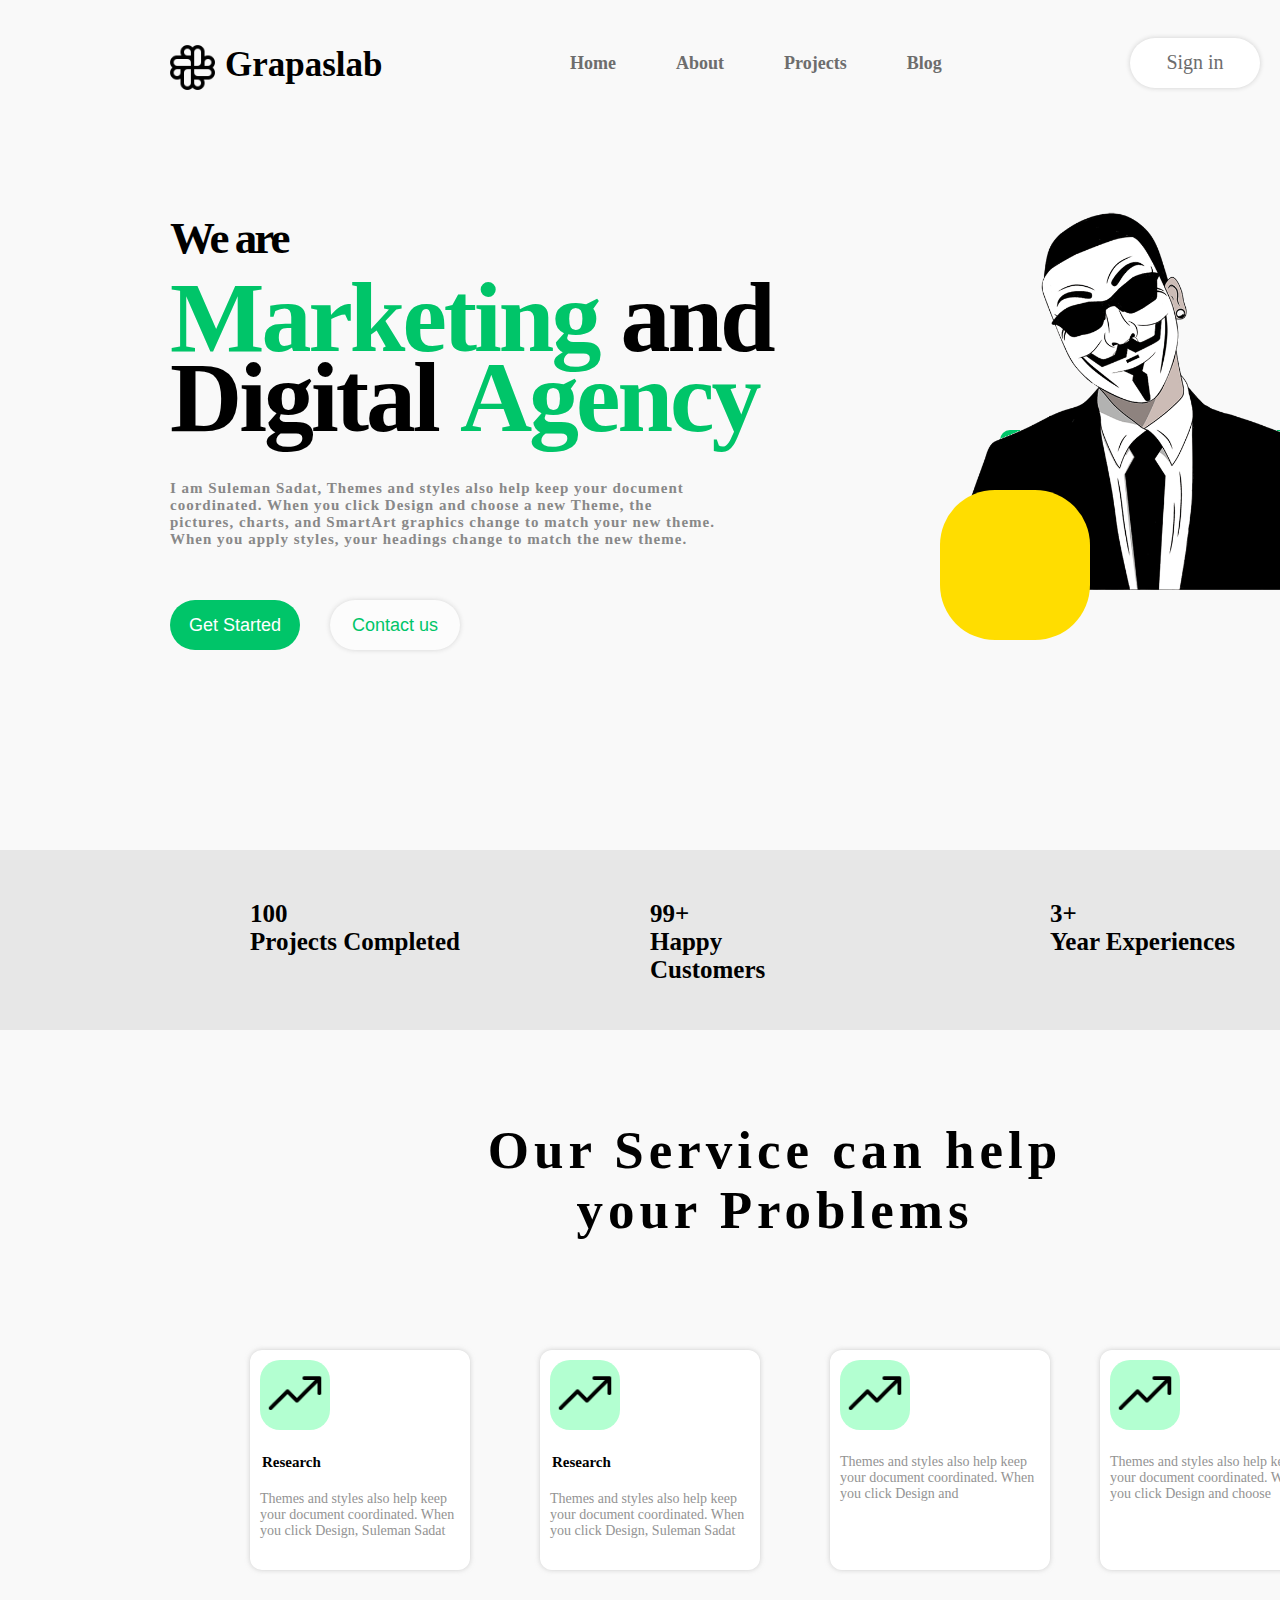
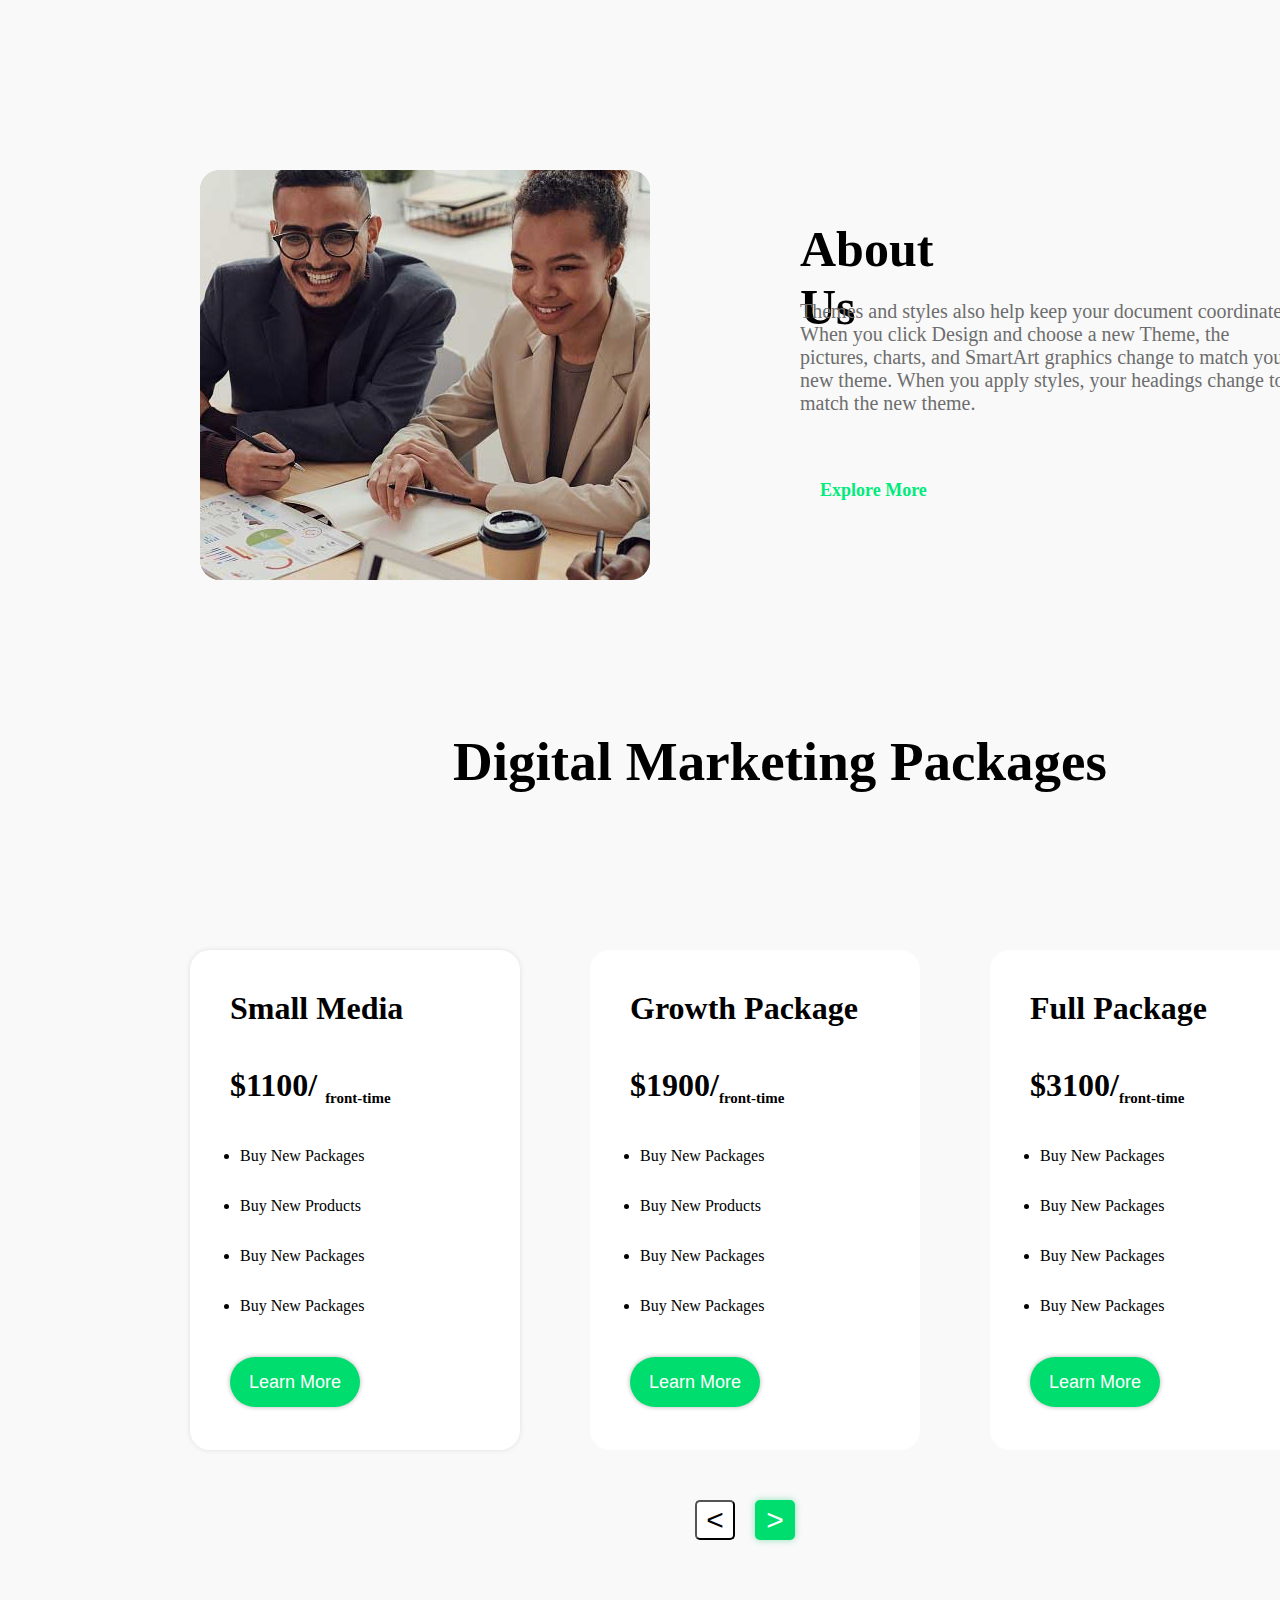
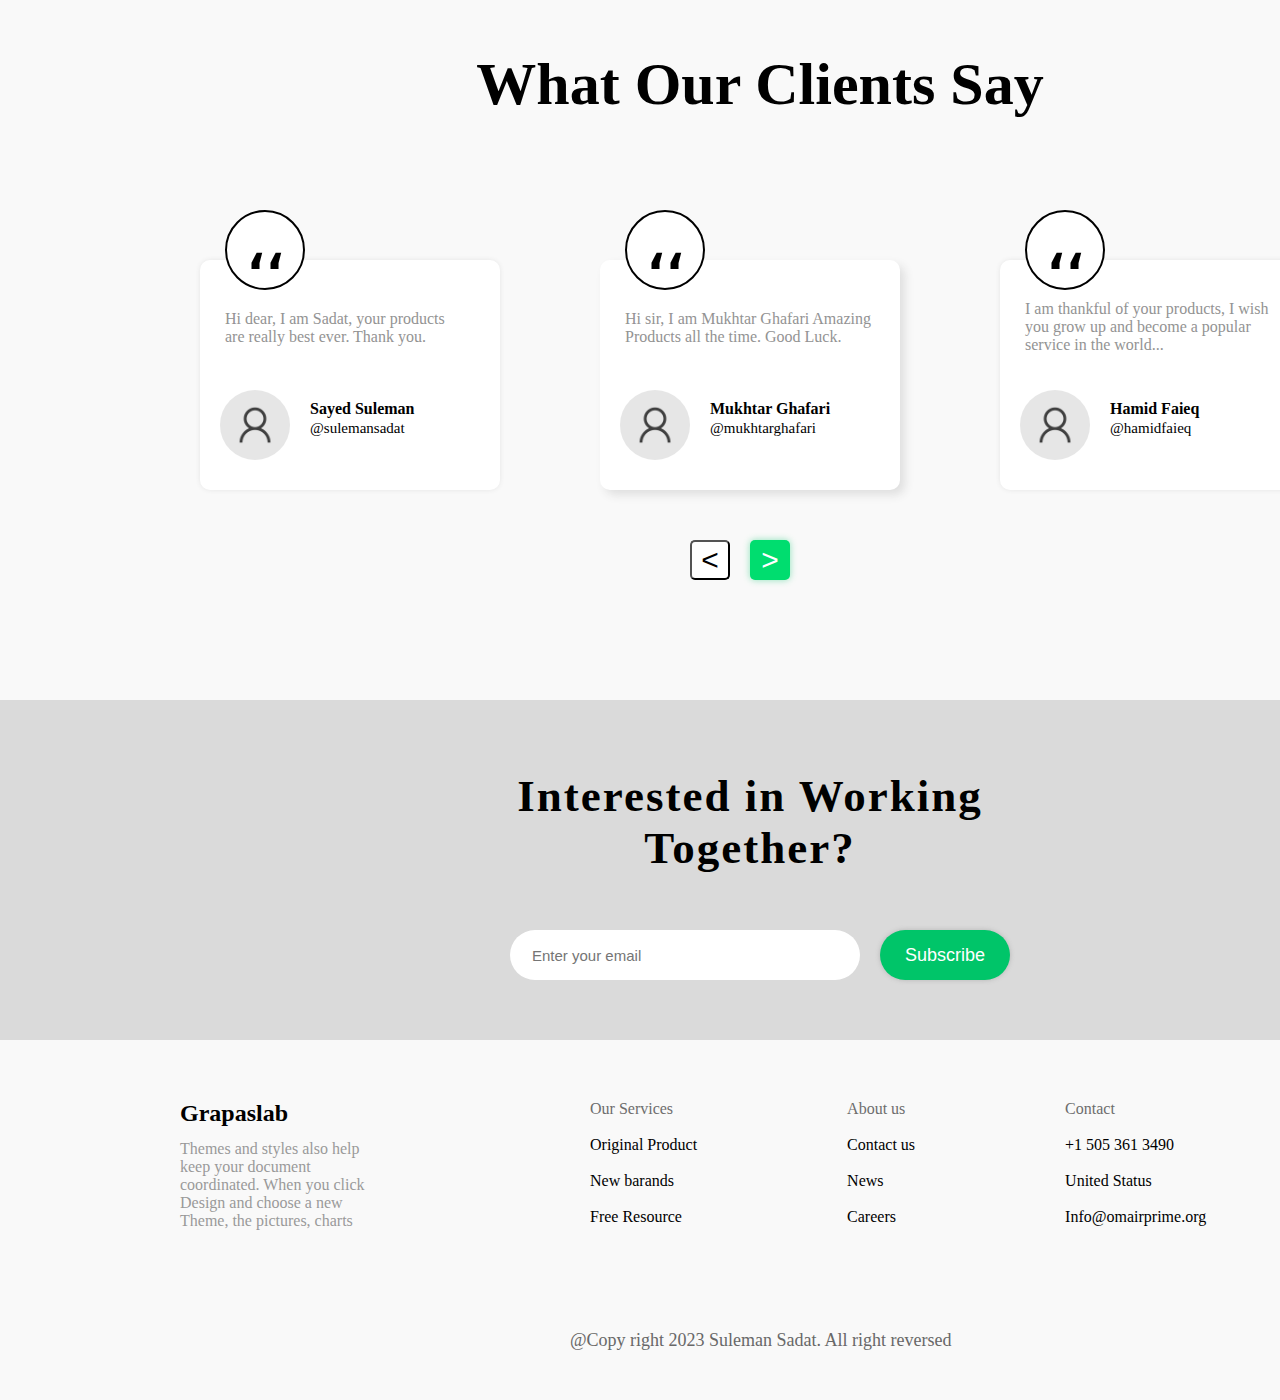
==== commit 8ea45069: "Update index.html" ====
--- a/index.html
+++ b/index.html
@@ -21,8 +21,8 @@
     <li class="li1"><a class="home" href="#100">Projects</a></li>
     <li class="li1"><a class="home" href="#100">Blog</a></li>
     </ul>
-    <input class="signin" href="#" type="submit" value="Sign in">
-    <input class="signup" href="#" type="submit" value="Sign Up">
+    <a href="login.html" class="signin">Sign in</a>
+    <a href="login.html" class="signup">Sign up</a>
     <h1 class="title0"> <strong class="f"> We are</strong> <br> <strong class="greens"> Marketing  </strong>and <br>
         Digital <strong class="greens">Agency </strong></h1>
 
@@ -35,14 +35,16 @@
     <div class="green"></div>
     <img class="image1" src="./images/image1.png" alt="image of Focus">
     <div class="lemoon"></div>
-    <div class="nextpage">
-        <h1 class="nextpage1">100 <br> Projects Completed</h1>
-    
-        <h1 class="nextpage2">99+ <br>Happy Customers</h1>
-        <h1 class="nextpage3">3+ <br> Year Experiences</h1>
-    </div>
+    <div class="nextpage"></div>
+    <h1 class="nextpage1">100<br>Projects Completed</h1>
+ 
+    <h1 class="nextpage2">99+<br>Happy Customers</h1>
+
+    <h1 class="nextpage3">3+<br>Year Experiences</h1>
+
     <!--Page 2... -->
     <h1 class="page2">Our Service can help your Problems</h1>
+
     <div class="box1">
         <img class="boximage1" src="./images/trend-up.png" alt="icon">
         <h5 class="research">Research</h5>
@@ -69,7 +71,7 @@
     </div>  
     
     <div class="image3" id="50">
-        <img class="image33" src="./images/image3.jpg" alt="image3">
+        <img class="image33" src="./images/image3.jpg" alt="a photo">
     </div>
 
     <h1 class="aboutus" >About Us</h1>
@@ -92,7 +94,7 @@
     
         <div class="newbox2">
             <h1 class="title1">Growth Package</h1>
-        <h1 class="title2">$1900 <sub class="little">front-time</sub></h1>
+        <h1 class="title2">$1900/<sub class="little">front-time</sub></h1>
         <ul class="ul3">
             <li class="li3">Buy New Packages</li>
             <li class="li3">Buy New Products</li>
@@ -104,7 +106,7 @@
 
         <div onload="" class="newbox3">
         <h1 class="title1">Full Package</h1>
-        <h1  class="title2">$3100 <sub class="little">front-time</sub></h1>
+        <h1  class="title2">$3100/<sub class="little">front-time</sub></h1>
         <ul class="ul3">
             <li class="li3">Buy New Packages</li>
             <li class="li3">Buy New Packages</li>
@@ -112,54 +114,54 @@
             <li class="li3">Buy New Packages</li>
         <input class="learn3" type="submit" value="Learn More">
         </ul>
+        
         </div>
         
         <button class="left" onclick="left();"><</button>
         <button class="right" onclick="right();">></button>
-        <h1 class="clients">What Our Clients Say</h1>
+        
 
             <h1 class="kk1">،،</h1>
             <h1 class="kk2">،،</h1>
             <h1 class="kk3">،،</h1>
+          
 
-        <div class="comment1">
-            <p class="comment1">Hi dear, I am Hadi 
-            your products are really best ever.
-            Thank you.</p>
-            <img class="profile" src="./images/01.jpg" alt="Profile Picture">
-            <h4 class="name">Hadi</h4>
-            <label class="comment">@hadi11</label>
-        </div>
+<h1 class="clients">What Our Clients Say</h1>
+            <div class="comment1">    </div>
+        <img class="profile1" src="./images/01.jpg" alt="Profile Picture">
+        <p class="comment1">Hi dear, I am Sadat,
+        your products are really best ever.
+        Thank you.</p>
+        <h4 class="name1">Sayed Suleman</h4>
+        <label class="comment1">@sulemansadat</label>
         
-        <div class="comment2">
-            <p class="comment1">Hi sir, I am Mukhtar Ghafari
-                Amazing Products all the time.
-                Good Luck.............</p>
-            <img class="profile" src="./images/01.jpg" alt="Profile Picture">
-            <h4 class="name">Mukhtar Ghafari</h4>
-            <label class="comment">@mukhtarghafari</label>
-        </div>
+        <div class="comment2"> </div>
+        <p class="comment2">Hi sir, I am Mukhtar Ghafari
+            Amazing Products all the time.
+            Good Luck.</p>
+        <img class="profile2" src="./images/01.jpg" alt="Profile Picture">
+        <h4 class="name2">Mukhtar Ghafari</h4>
+        <label class="comment2">@mukhtarghafari</label>
 
-            <div class="comment3">
-            <p class="comment1">I am thankful of your products,
-             I wish you grow up and become a popular service in 
-             the world.</p>
-            <img class="profile" src="./images/01.jpg" alt="Profile Picture">
-            <h4 class="name">hamidfaieq</h4>
-            <label class="comment">@hamidfaieq</label>
-        </div>
+            <div class="comment3">      </div>
+            <p class="comment3">I am thankful of your products,
+                I wish you grow up and become a popular service in 
+                the world...</p>
+               <img class="profile3" src="./images/01.jpg" alt="Profile Picture">
+               <h4 class="name3">Hamid Faieq</h4>
+               <label class="comment3">@hamidfaieq</label>
            
         <button class="left2" onclick="right();"><</button>
         <button class="right2" onclick="right();">></button>
 
-        <div class="page4">
-            <h1 class="title4">Interested <br>
+        <div class="page4">  </div>
+        <h1 class="title4">Interested 
                 in Working Together?</h1>
-            <form action="#0">
+            <form action="./login.html">
                 <input class="email" type="search" id="email" placeholder="Enter your email">
                 <input class="subscribe" type="submit" value="Subscribe">
             </form>
-            </div>
+          
        
 
         <h2 class="logo2">Grapaslab</h2>
@@ -171,16 +173,16 @@
           <br><br>Original Product <br><br> 
           New barands
           <br><br> Free Resource</li>
-        <li class="serviceend"> <a href="#">About us</a>
+        <li class="serviceend" id="serviceend"> <a href="#">About us</a>
         <br><br>Contact us <br><br> News<br><br> Careers
         </li>
 
         <li class="serviceend"> <a href="#">Contact</a>
-        <br><br>+93 787731209 <br> <br> Kabul, Afghanistan <br><br> slemansadat779@gmail.com</li>
+        <br><br>+1 505 361 3490 <br> <br> United Status <br><br> Info@omairprime.org </li>
         </ul>
          <p class="end" id="100">@Copy right 2023 Suleman Sadat. All right reversed </p>  
         <!-- Suleman Sadat Web Developer -->
         <script src="script.js"></script>
 
     </body>
-                                                           </html>
+</html>
--- a/style.css
+++ b/style.css
@@ -65,28 +65,31 @@
 a:hover{
     color: #00C569;
 }
-input.signin{
+a.signin{
     position: absolute;
     margin: 38px 1130px;
     border: 0px solid ;
-    font-size: 18px;
+    font-size: 20px;
     border-radius: 30px;
-    padding: 15px 15 15px 15px;
     width: 130px;
+    padding-top: 13px;
+    text-align: center;
+    
     height: 50px;
     background-color: #FFF;
     box-shadow: 0px 0px 5px  rgb(207, 207, 207);
     cursor: pointer;
 }
 
-input.signup{
+a.signup{
     position: absolute;
     margin: 38px 1280px;
     border: 0px solid ;
     background-color:#00C569;
-    font-size: 18px;
+    font-size: 20px;
     border-radius: 30px;
-    padding: 15px;
+    padding-top: 12px;
+    text-align: center;
     width: 130px;
     height: 50px;
     color: #FFF;
@@ -98,11 +101,11 @@
     background: rgb(0, 0, 0);
 }
 
-input.signin:active{
+a.signin:active{
     background-color: #f5f5f5;
 
 }
-input.signup:active{
+a.signup:active{
     background-color: #13b469;
 
 }
@@ -215,18 +218,19 @@
     }
 h1.nextpage1{
     position: absolute;
-    margin: 50px 250px ;
+    margin: 900px 250px ;
     font-size:25px ;
 }
 h1.nextpage2{
     position: absolute;
-    margin: 50px 650px ;
+    margin: 900px 650px ;
     font-size:25px ;
 }
 h1.nextpage3{
     position: absolute;
-    margin: 50px 1050px ;
+    margin: 900px 1050px ;
     font-size:25px ;
+    width: 200px;
 }
 h1.page2{
     margin: 1120px 430px;
@@ -402,16 +406,9 @@
     cursor: pointer;
 
 }
-h4.name{
-    margin: -20px 100px;
-    width: 150px;
-}
-label.comment{
-    position: absolute;
-    margin: 25px 95px;
-
-
-}
+
+
+
 
 div.newbox3{
     background-color: #FFF;
@@ -490,7 +487,7 @@
    margin: 3460px 200px;
    border-radius: 10px;
    box-shadow: 0px 0px 5px rgb(230, 230, 230);
-    filter: ;
+  
 }
 div.comment2{
     width: 300px; 
@@ -542,17 +539,99 @@
     background-color: rgb(255,255,255);
     cursor: pointer;
  }
- img.profile{
+ img.profile1{
+    position: absolute;
     width:70px;
     height:70px;
     border-radius: 50%;
     z-index: 4;
-    margin: -40px 20px;
+    margin: 3590px 220px;
+    
     
  }
  p.comment1{
-    margin: 45px 20px;
+    position: absolute;
+    margin: 3510px 225px;
+    width: 230px;
+
  }
+ h4.name1{
+    position: absolute; 
+    margin: 3600px 310px;
+    width: 150px;
+ 
+   
+}
+label.comment1{
+    position: absolute;
+    margin: 3620px 310px ;
+    font-size: 15px;
+
+
+}
+img.profile2{
+    position: absolute;
+    width:70px;
+    height:70px;
+    border-radius: 50%;
+    z-index: 4;
+    margin: 3590px 620px;
+    
+    
+ }
+ p.comment2{
+    position: absolute;
+    margin: 3510px 625px;
+    width: 250px;
+
+ }
+ h4.name2{
+    position: absolute; 
+    margin: 3600px 710px;
+    width: 200px;
+ 
+   
+}
+label.comment2{
+    position: absolute;
+    margin: 3620px 710px ;
+    font-size: 15px;
+
+
+}
+img.profile3{
+    position: absolute;
+    width:70px;
+    height:70px;
+    border-radius: 50%;
+    z-index: 4;
+    margin: 3590px 1020px;
+    
+    
+ }
+ p.comment3{
+    position: absolute;
+    margin: 3500px 1025px;
+    width: 250px;
+
+ }
+ h4.name3{
+    position: absolute; 
+    margin: 3600px 1110px;
+    width: 200px;
+ 
+   
+}
+label.comment3{
+    position: absolute;
+    margin: 3620px 1110px ;
+    font-size: 15px;
+
+
+}
+
+
+
  div.comment3{
     width: 300px; 
     height: 230px;
@@ -609,14 +688,14 @@
     position: absolute;
     text-align: center;
     width: 600px;
-    margin: 50px 450px;
+    margin: 3970px 450px;
     letter-spacing: 2px;
     font-size: 45px;
     
 }
 input.email{
     position:absolute;
-    margin: 220px 510px;
+    margin:4130px 510px;
     height: 50px;
     width: 350px;
     border: 0px solid ;
@@ -628,7 +707,7 @@
 }
 input.subscribe{
     position: absolute;
-    margin: 220px 880px;
+    margin: 4130px 880px;
     border: 0px solid ;
     background-color:#00C569;
     font-size: 18px;
@@ -691,8 +770,15 @@
     
     }
     *{
+        box-sizing: border-box;
         transition: 1s ease;
-    }
+
+    }
+    html{
+        scroll-behavior: smooth;
+    }
+   
+
     
     img.logo1{
     
@@ -703,13 +789,14 @@
         cursor: pointer;
     }
     h1.logo2{
+        
         position: absolute;
         margin: 22px 55px;
         font-size: 20px;
     
     }
     ul.fistpage{
-display: none;
+        display: none;
     
     }
     li.li1{   
@@ -720,56 +807,63 @@
         font-weight: bold;   
     }
     
-    input.signin{
-        position: absolute;
-        margin: 28px 180px;
+    a.signin{
+        position: absolute;
+        margin: 28px 260px;
         border: 0px solid ;
         font-size: 13px;
         border-radius: 30px;
-        padding: 15px 15 15px 15px;
+        text-align: center;
+        padding: 0px;
+        padding-top: 0.5px;
         width: 60px;
         height: 20px;
         background-color: #FFF;
         box-shadow: 0px 0px 5px  rgb(207, 207, 207);
         cursor: pointer;
-    }
-    
-    input.signup{
-        position: absolute;
-        margin: 28px 260px;
+    
+    }
+    
+    a.signup{
+        position: absolute;
+        margin: 28px 330px;
         border: 0px solid ;
         background-color:#00C569;
         font-size: 12px;
         border-radius: 30px;
         width: 60px;
+        padding: 0;
+        padding-top: 1.5px;
         height: 20px;
         color: #FFF;
         font-weight: bold;
         cursor: pointer;
         transition: ease.5s; 
-        padding: 0px;       
+               
     }
     .signup:hover{
         background: rgb(0, 0, 0);
     }
     
-    input.signin:active{
+    a.signin:active{
         background-color: #f5f5f5;
     
     }
-    input.signup:active{
+    a.signup:active{
         background-color: #13b469;
     
     }
     
     h1.title0{
         position: absolute;
-        margin: 120px 20px;
+        margin: 120px 30px;
         font-size: 20px;
         color: #000;
         font-weight: bold;
         letter-spacing: 0px;
         line-height: 30px;
+   
+        
         
     }
     strong.greens{
@@ -777,7 +871,7 @@
     
     }
     p.para1{
-        margin: 100px 90px;
+        margin: 100px 110px;
         width: 100px;
         position:absolute;
         opacity: 0%;
@@ -789,7 +883,7 @@
     
     input.start{
         position: absolute;
-        margin: 240px 20px;
+        margin: 240px 30px;
         border: 0px solid ;
         background-color:#00C569;
         font-size:10px;
@@ -807,7 +901,7 @@
     
     input.contact{
         position: absolute;
-        margin: 240px 95px;
+        margin: 240px 110px;
         border: 0px solid ;
         background-color:#fcfcfc;
         font-size: 10px;
@@ -826,7 +920,7 @@
     }
     div.green{
         position: absolute;
-        margin: 200px 200px;
+        margin: 200px 270px;
         background-color: #00C569;
         width: 120px;
         height: 60px;
@@ -838,7 +932,7 @@
         width: 130px;
         height:160px;
         position: absolute;
-        margin: 100px 180px;
+        margin: 100px 250px;
         border-bottom-left-radius: 50px;
         transition: 0.5s ease;
     }
@@ -847,7 +941,7 @@
         width: 50px;
         height: 50px;
         position: absolute;
-        margin: 220px 175px;
+        margin: 220px 240px;
         background-color: rgb(255, 221, 0);
         border-radius:20px;
         cursor: pointer;
@@ -865,39 +959,52 @@
     div.nextpage{
         position: absolute;
         width: 100%;
-        height: 180px;
-        margin: 850px 0px;
+        height: 220px;
+        margin: 350px 0px;
         background-color: #e7e7e7;
         }
     h1.nextpage1{
         position: absolute;
-        margin: 50px 250px ;
-        font-size:25px ;
+        margin: 385px 100px ;
+        font-size:15px ;
+        width: 200px;
+        text-align: center;
+  
+        
+        
     }
     h1.nextpage2{
         position: absolute;
-        margin: 50px 650px ;
-        font-size:25px ;
+        margin: 440px 127px ;
+        font-size:15px ;
+        text-align: center;
+        width:150px;
+        
     }
     h1.nextpage3{
         position: absolute;
-        margin: 50px 1050px ;
-        font-size:25px ;
+        margin: 500px 100px ;
+        font-size:15px ;
+        width: 250px;
+        text-align: center;
+        width: 200px;
+       
     }
     h1.page2{
-        margin: 1120px 430px;
-        position: absolute;
-        width: 690px;
-        text-align: center;
-        font-size: 53px;
-        letter-spacing: 5px;
+        position: absolute;
+        
+        margin: 595px -130px;     
+        
+        font-size: 15px;
+        letter-spacing: 0px;
         font-weight: bold;
+        display: none;
     
     
     }
     div.box1{
         position: absolute;
-        margin: 1350px 250px;
+        margin:650px 100px;
         height: 220px;
         width: 220px;
         background-color: #FFF;
@@ -911,7 +1018,7 @@
     
     div.box2{
         position: absolute;
-        margin: 1350px 540px;
+        margin: 900px 100px;
         height: 220px;
         width: 220px;
         background-color: #FFF;
@@ -929,7 +1036,7 @@
     
     div.box3{
         position: absolute;
-        margin: 1350px 830px;
+        margin: 1150px 100px;
         height: 220px;
         width: 220px;
         background-color: #FFF;
@@ -942,7 +1049,7 @@
         transition: 0.5s ease;
     
         position: absolute;
-        margin: 1350px 1100px;
+        margin: 1400px 100px;
         height: 220px;
         width: 220px;
         background-color: #FFF;
@@ -951,12 +1058,13 @@
     
     }
     img.boximage1{
-        width: 70px;
-        height: 70px;
+        width: 40px;
+        height: 40px;
         margin: 10px;
         background-color: #b3ffd1;
-        border-radius: 20px;
+        border-radius: 10px;
         padding: 5px;
+        
     }
     h5.research{
         font-size: 15px;
@@ -968,22 +1076,24 @@
         position: absolute;
         font-size: 14px;
         margin: 10px 10px;
+        text-align: center;
     }
     div.image3{
         position: absolute;
         background-color: #e7e7e7;
-        width: 450px;
-        height:410px;
+        width: 150px;
+        height:110px;
         border-radius: 20px;
-        margin: 1770px 200px;
+        margin: 1680px 130px;
         overflow: hidden;
         filter: brightness(90%);
         cursor: pointer;
     
     }
     img.image33{
-        margin: -40px -180px;
+        margin: 0px -30px;
         transition: 0.5s ease-in-out;
+        width:200px;
     }
     
     img.image33:hover{
@@ -991,52 +1101,66 @@
     }
     h1.aboutus{
         position: absolute;
-        margin: 1820px 800px;
-        width: 200px;
-        font-size: 50px;
+        margin: 1835px 170px;
+        width: 100px;
+        font-size: 15px;
+        display: none;
+       
+        
     }
     p.aboutpara{
         position:absolute;
-        width: 500px;
+        width: 300px;
         color: #6d6d6d;
-        margin: 1900px 800px;
-        font-size: 20px;
+        margin: 1860px 60px;
+        font-size: 10px;
+        text-align: center;
     }
     a.explore{
         position: absolute;
-        margin: 2080px 820px;
+        margin: 1940px 180px;
         width: 150px;
         color: #00eb7d;
-        font-weight: bold;
-        font-size: 18px;
+        font-size: 10px;
     }
     h1.page3{
         position: absolute;
-        margin:2330px 430px;
-        width: 700px;
+        margin:2020px -150px;
+        display: none;
         text-align: center;
-        font-size: 55px ;
+        font-size: 15px ;
+     
     }
     div.newbox1{
         background-color: #FFF;
         position: absolute;
-        margin: 2550px 190px;
-        width: 330px;
-        height: 500px;
+        margin: 2100px 95px;
+        width: 230px;
+        height: 300px;
         border-radius: 20px;
         box-shadow: 0px 0px 5px #dfdfdf;
         transition: .5s ease-in-out;
     
     }
     h1.title1{
-        margin: 40px;
+        margin: 30px;
+        font-size: 20px;
+        display: none;
+
+     
+       
     }
     h1.title2{
-        margin: 40px;
+        display: none;
+        margin: 30px;
+        font-size: 15px;
+      
     }
     li.li3{
-        height: 40px;
+        height: 30px;
         margin: 10px;
+        font-size: 12px;
+
     
     }
     sub.little{
@@ -1045,9 +1169,9 @@
     div.newbox2{
         background-color: #FFF;
         position: absolute;
-        margin: 2550px 590px;
-        width: 330px;
-        height: 500px;
+        margin: 2550px 95px;
+        width: 230px;
+        height: 300px;
         box-shadow: 0px 0px 0px #c8c8c8;
         border-radius: 20px;
         transition: .5s ease-in-out;
@@ -1058,13 +1182,17 @@
         cursor: pointer;
     
     }
-    h4.name{
-        margin: -20px 100px;
+    h4.name1{
+        position: absolute;
+        margin: 3635px 170px;
         width: 150px;
-    }
-    label.comment{
-        position: absolute;
-        margin: 25px 95px;
+        font-size: 14px;
+    }
+    label.comment1{
+        position: absolute;
+        margin: 3655px 170px;
+        width: 150px;
+        font-size: 12px;
     
     
     }
@@ -1072,9 +1200,9 @@
     div.newbox3{
         background-color: #FFF;
         position: absolute;
-        margin: 2550px 990px;
-        width: 330px;
-        height: 500px;
+        margin: 3000px 95px;
+        width: 230px;
+        height: 300px;
         border-radius: 20px;
         transition: .5s ease-in-out;
         
@@ -1085,11 +1213,11 @@
         margin: 10px 0px;
         border: 0px solid ;
         background-color:#00DD6F;
-        font-size: 18px;
+        font-size: 13px;
         border-radius: 30px;
-        padding: 15px;
-        width: 130px;
-        height: 50px;
+        padding: 0px;
+        width: 100px;
+        height: 30px;
         color: #ffffff;
         cursor: pointer;
         box-shadow: 0px 0px 5px  rgb(181, 181, 181);
@@ -1104,7 +1232,7 @@
         width: 40px;
         height: 40px;
         font-size: 30px;
-        margin: 3100px 695px;
+        margin: 3440px 150px;
         background-color: #FFF;
         border-radius: 5px;
         cursor: pointer;
@@ -1119,7 +1247,7 @@
         width: 40px;
         height: 40px;
         font-size: 30px;
-        margin: 3100px 755px;
+        margin: 3440px 210px;
         border: 0px solid;
         color: #FFF;
         background-color: #00DD6F;
@@ -1133,97 +1261,107 @@
     }
     h1.clients{
         position: absolute;
-        margin: 3250px 410px;
-        width: 700px;
-        font-size: 60px;
-        text-align: center;
-    }
+        margin: 3520px -120px;
+        font-size: 15px;
+        display: none;
+         
+    }   
     div.comment1{
-       width: 300px; 
-       height: 230px;
+       width: 200px; 
+       height: 130px;
        position: absolute;
        background-color: white;
-       margin: 3460px 200px;
+       margin: 3560px 100px;
        border-radius: 10px;
        box-shadow: 0px 0px 5px rgb(230, 230, 230);
-        filter: ;
-    }
+    
+    }
+
     div.comment2{
-        width: 300px; 
-        height: 230px;
+        /* width: 200px; 
+        height: 130px;
         position: absolute;
         background-color: white;
-        margin: 3460px 600px;
+        margin: 3790px 50px;
         border-radius: 10px;
-        box-shadow: 5px 5px 10px rgb(223, 223, 223);
-        cursor: pointer;
+        box-shadow: 5px 5px 10px rgb(223, 223, 223); */
+        display: none;
      }
      .kk1{
         position: absolute;
+        border: 2px solid black;
+        width: 30px;
+        height: 30px;
+        border-radius: 50%;
+        text-align: center;
+        font-size: 20px;
+        margin: 3550px 120px;
+        z-index: 1;
+        text-align: center;
+        background-color: rgb(255,255,255);
+        cursor: pointer;
+     }
+     .kk2{
+        /* position: absolute;
+        border: 2px solid black;
+        width: 30px;
+        height:30px;
+        border-radius: 50%;
+        text-align: center;
+        font-size: 60px;
+        margin: 3810px 625px;
+        z-index: 1;
+        background-color: rgb(255,255,255);
+        cursor: pointer; */
+        display: none;
+    }
+     .kk3{
+        /* position: absolute;
         border: 2px solid black;
         width: 80px;
         height: 80px;
         border-radius: 50%;
         text-align: center;
         font-size: 60px;
-        margin: 3410px 225px;
-        z-index: 1;
-        text-align: center;
-        background-color: rgb(255,255,255);
-        cursor: pointer;
-     }
-     .kk2{
-        position: absolute;
-        border: 2px solid black;
-        width: 80px;
-        height: 80px;
-        border-radius: 50%;
-        text-align: center;
-        font-size: 60px;
-        margin: 3410px 625px;
+        margin: 3910px 1025px;
         z-index: 1;
         background-color: rgb(255,255,255);
-        cursor: pointer;
-    }
-     .kk3{
-        position: absolute;
-        border: 2px solid black;
-        width: 80px;
-        height: 80px;
+        cursor: pointer; */
+        display: none;
+     }
+     img.profile1{
+        width:50px;
+        height:50px;
         border-radius: 50%;
-        text-align: center;
-        font-size: 60px;
-        margin: 3410px 1025px;
-        z-index: 1;
-        background-color: rgb(255,255,255);
-        cursor: pointer;
-     }
-     img.profile{
-        width:70px;
-        height:70px;
-        border-radius: 50%;
-        z-index: 4;
-        margin: -40px 20px;
+        z-index: 5;
+        position: absolute;
+        margin: 3630px 115px;
         
      }
      p.comment1{
-        margin: 45px 20px;
+        margin: 3590px 120px;
+        font-size: 12px;
+        width: 170px;
      }
+     p.finalpara,h2.logo2,p.comment2,div.comment2,img.profile2,h4.name2,label.comment2,p.comment3,div.comment3,img.profile3,h4.name3,label.comment3{
+        display:none;
+    }
      div.comment3{
-        width: 300px; 
-        height: 230px;
+        display: none;
+        /* width: 200px; 
+        height: 130px;
         position: absolute;
         background-color: white;
-        margin: 3460px 1000px;
+        margin: 3760px 1000px;
         border-radius: 10px;   
-        box-shadow: 0px 0px 5px rgb(230, 230, 230);
+        box-shadow: 0px 0px 5px rgb(230, 230, 230); */
     }
      button.left2{
         position:absolute;
         width: 40px;
         height: 40px;
         font-size: 30px;
-        margin: 3740px 690px;
+        margin: 3740px 140px;
         background-color: #FFF;
         border-radius: 5px;
         cursor: pointer;
@@ -1237,7 +1375,7 @@
         width: 40px;
         height: 40px;
         font-size: 30px;
-        margin: 3740px 750px;
+        margin: 3740px 160px;
         border: 0px solid;
         color: #FFF;
         background-color: #00DD6F;
@@ -1256,89 +1394,98 @@
         position: absolute;
         background-color: rgb(218, 218, 218);
         width: 100%;
-        height: 340px;
-        margin: 3900px 0px;
-        font-size: 20px;
+        height: 130px;
+        margin: 3800px 0px;
+        font-size: 15px;
     
     }
     h1.title4{
         position: absolute;
         text-align: center;
-        width: 600px;
-        margin: 50px 450px;
-        letter-spacing: 2px;
-        font-size: 45px;
+        width: 150px;
+        margin: 3840px 130px;
+        letter-spacing: 1px;
+        font-size: 15px;
+        
         
     }
     input.email{
         position:absolute;
-        margin: 220px 510px;
-        height: 50px;
-        width: 350px;
+        margin: 4000px 30px;
+        height: 40px;
+        width: 250px;
         border: 0px solid ;
-        border-radius: 40px;
-        text-indent: 20px;
-        font-size: 15px;
+        border-radius: 10px;
+        text-indent: 15px;
+        font-size: 4x;
+        box-shadow: 0px 0px 5px rgba(128, 128, 128, 0.215);
         
     
     }
     input.subscribe{
         position: absolute;
-        margin: 220px 880px;
+        margin: 4000px 290px;
         border: 0px solid ;
         background-color:#00C569;
-        font-size: 18px;
-        border-radius: 30px;
+        font-size: 15px;
+        border-radius: 10px;
         padding: 15px;
-        width: 130px;
-        height: 50px;
-        padding: 10px;
+        width: 105px;
+        height: 40px;
+        padding: 0px;
         color: #ffffff;
         cursor: pointer;
         box-shadow: 0px 0px 5px  rgb(181, 181, 181);
         transition: 0.2s ease;
     }
+    ::placeholder{
+        font-size: 13px;
+    }
     .subscribe:active{
         background-color: #000;
     }
-    h2.logo2{
-        position: absolute;
-        margin: 4300px 180px;
-        
-    }
+    /* h2.logo2{
+        position: absolute;
+        margin: 400px 50px;
+        font-size:20px;
+        
+    } */
     p.finalpara{
         position: absolute;
-        margin: 4340px 180px;
+        margin: 4340px 50px;
         color: #999;
         width: 200px;
+   
     }
     ul.end1{
         position: absolute;
-        margin: 4300px 400px;
-        list-style-type: none;
-        width: 900px;
+        margin: 4100px 240px;
+        width: 200px;
         color: #000 ;
-       
-        
-    }
-    
+        font-size: 10px;
+        right: 20px; 
+        text-align: center; 
+      
+    }
+    #serviceend{
+        display: none;
+    }
     li.serviceend{
-        float: left;
-        padding-left: 150px;
-        
-        
+        height: 100px;
+        
+    
     }
     
     p.end{
-        margin: 4530px 570px;
-        font-size: 18px;
-        height: 70px;
+        margin: 4250px 100px;
+        font-size: 10px;
+        height: 40px;
         position: absolute;
         color: #686868;
-        width: 500px;
-    
-    }
-    
-
-    
-  } +        width:250px;
+    
+    }
+    
+    
+    
+  } 
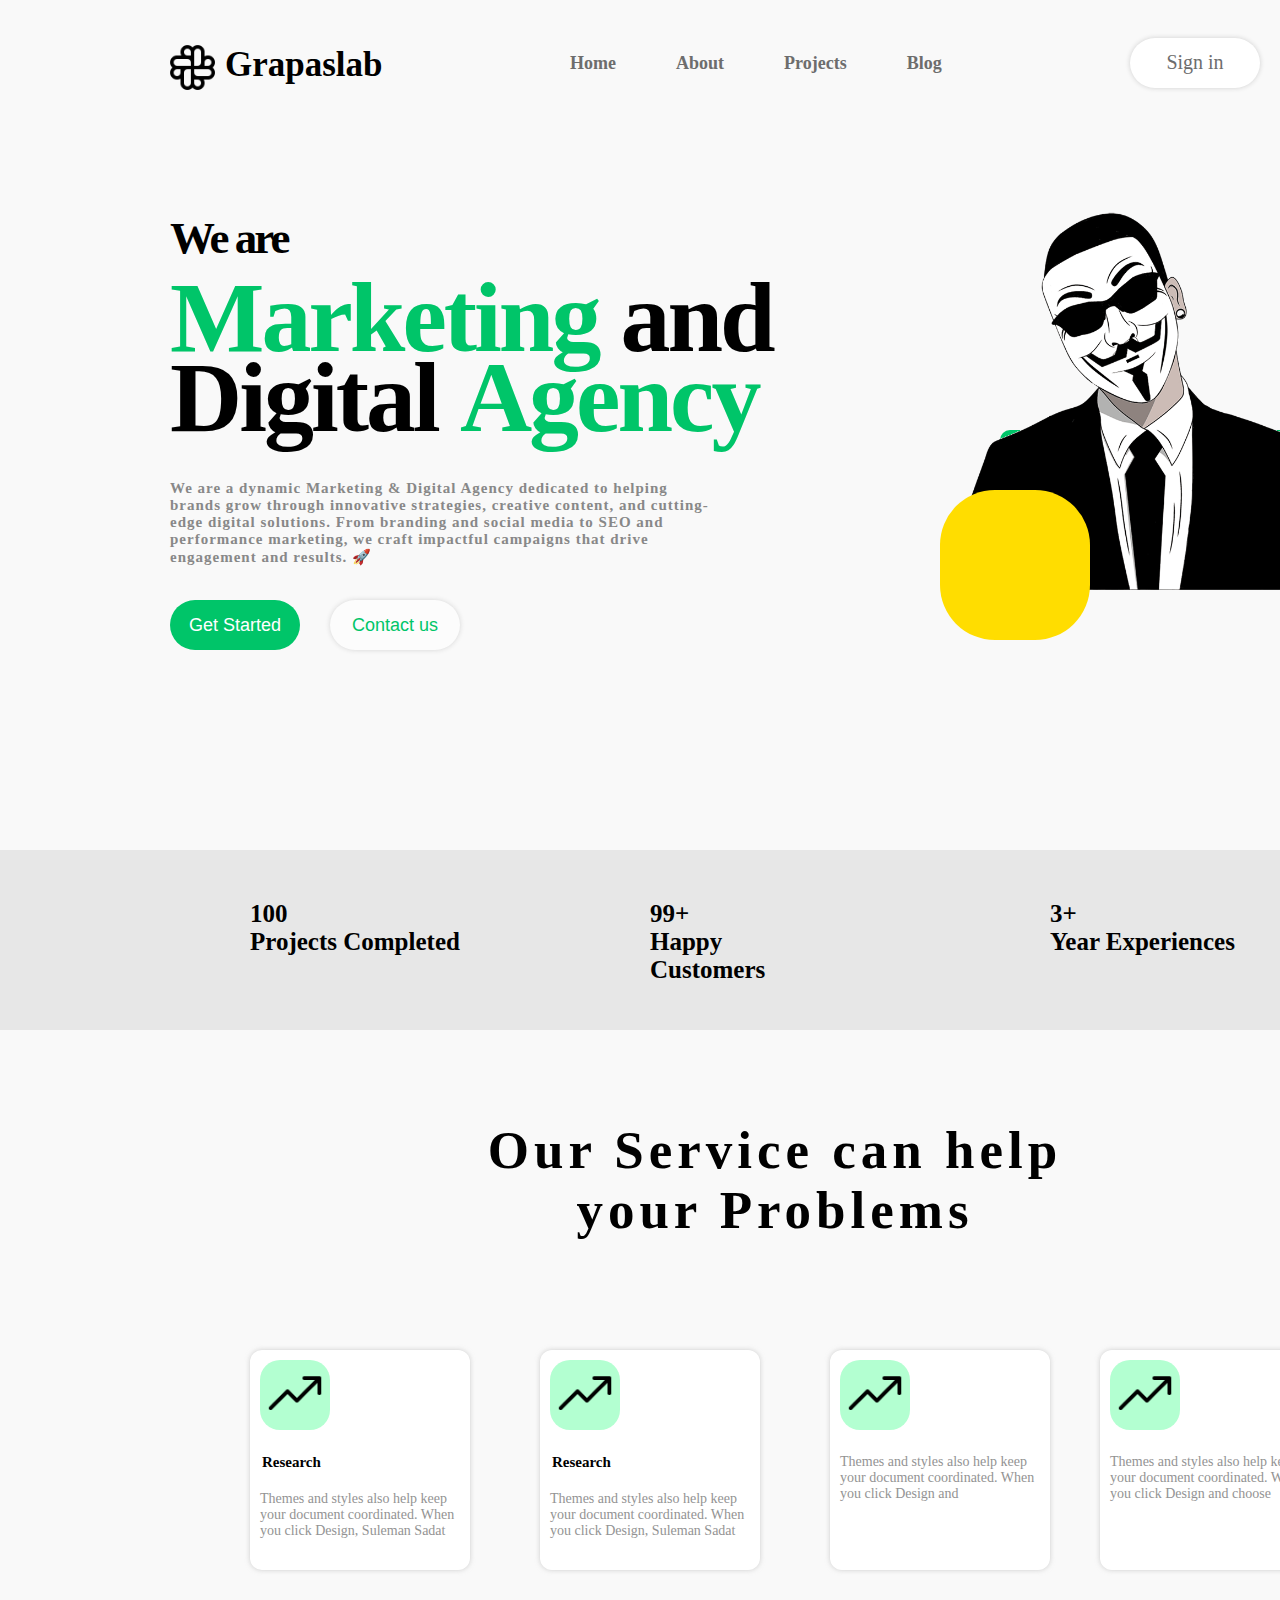
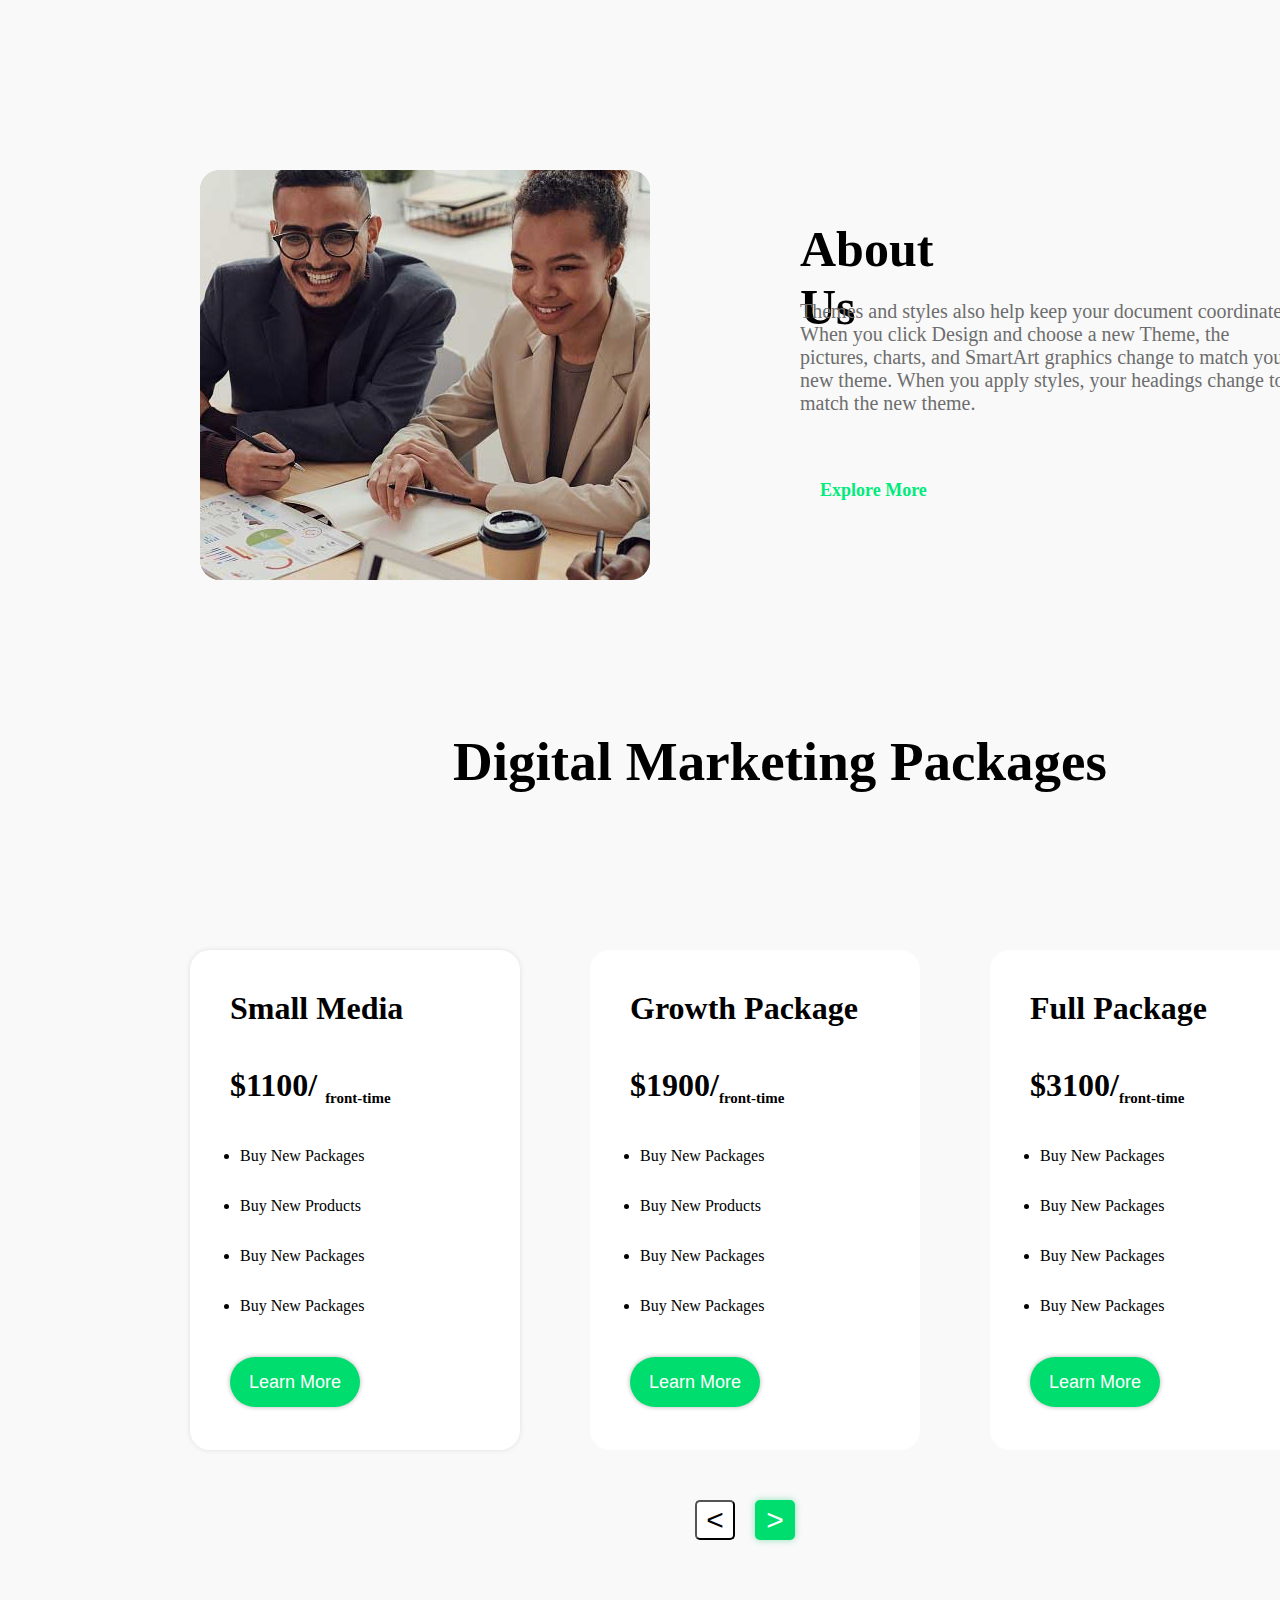
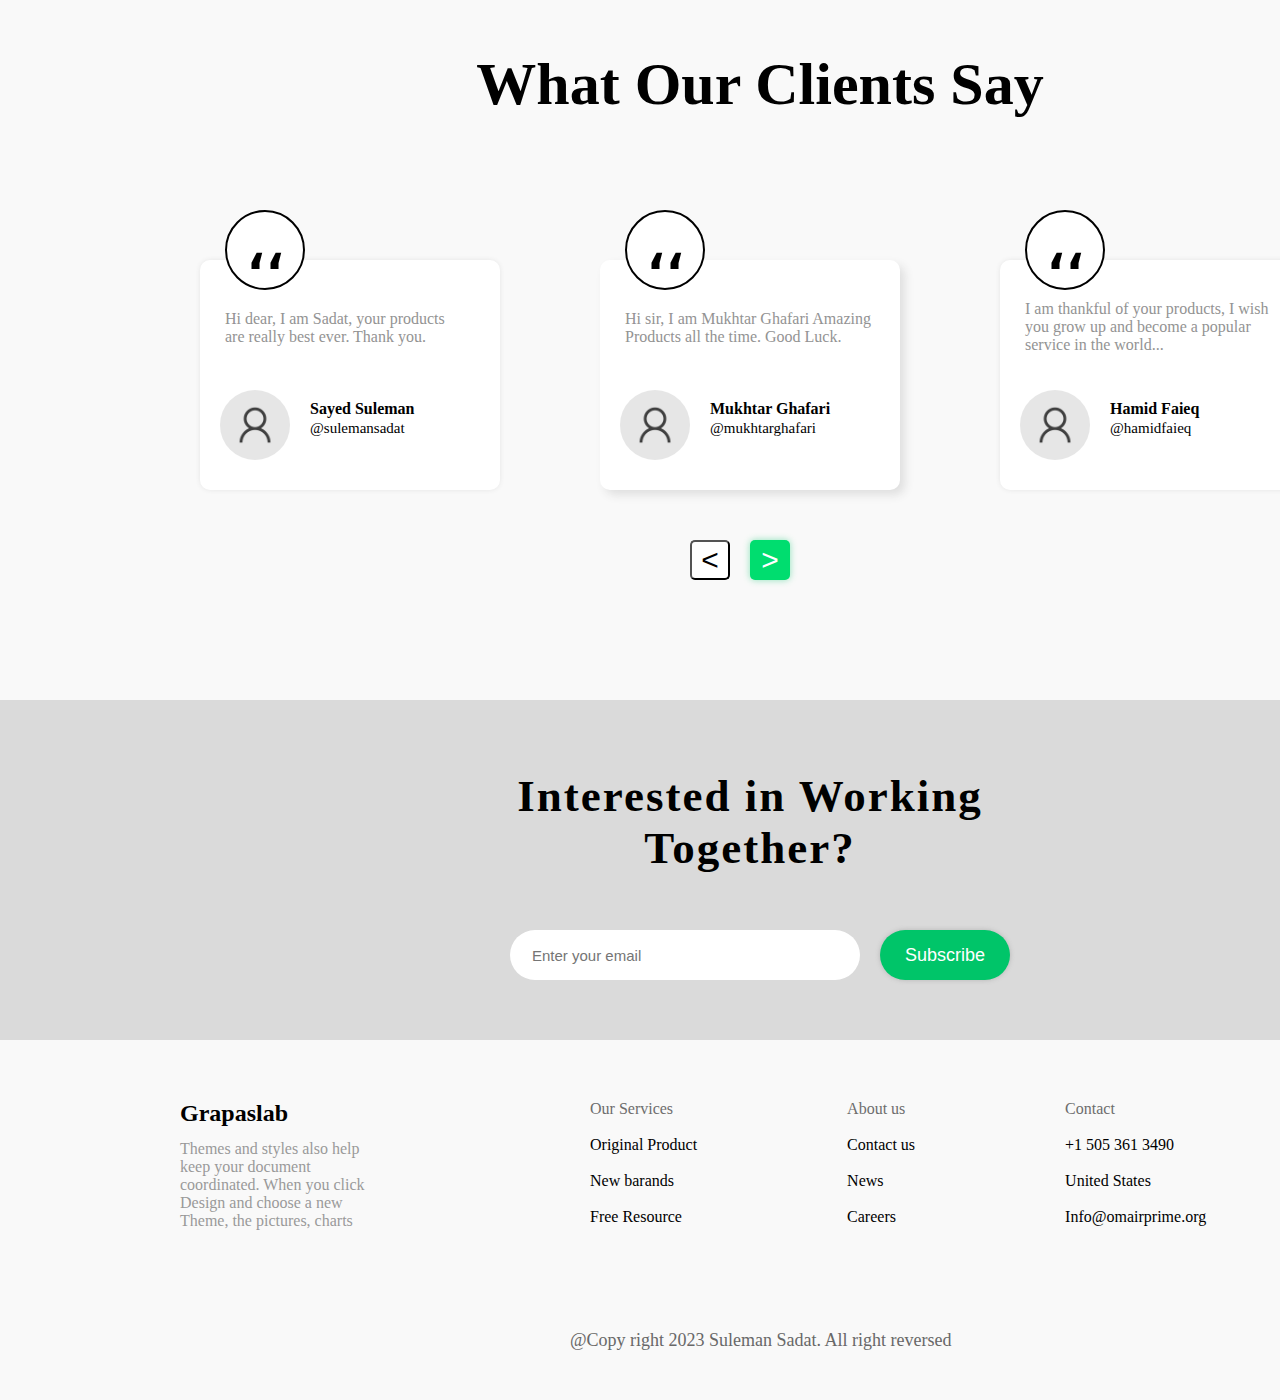
==== commit 582981ab: "l" ====
--- a/index.html
+++ b/index.html
@@ -26,10 +26,9 @@
     <h1 class="title0"> <strong class="f"> We are</strong> <br> <strong class="greens"> Marketing  </strong>and <br>
         Digital <strong class="greens">Agency </strong></h1>
 
-    <p class="para1">I am Suleman Sadat, Themes and styles also help keep your document 
-    coordinated. When you click Design and choose a new
-     Theme, the pictures, charts, and SmartArt graphics 
-     change to match your new theme. When you apply styles, your headings change to match the new theme.</p>
+    <p class="para1">We are a dynamic Marketing & Digital Agency dedicated to helping brands grow through innovative strategies, 
+        creative content, and cutting-edge digital solutions. From branding and social media to SEO and performance marketing, 
+        we craft impactful campaigns that drive engagement and results. 🚀</p>
     <input class="start" href="#" type="submit" value="Get Started">
     <input class="contact" href="#" type="submit" value="Contact us">
     <div class="green"></div>
@@ -178,7 +177,7 @@
         </li>
 
         <li class="serviceend"> <a href="#">Contact</a>
-        <br><br>+1 505 361 3490 <br> <br> United Status <br><br> Info@omairprime.org </li>
+        <br><br>+1 505 361 3490 <br> <br> United States <br><br> Info@omairprime.org </li>
         </ul>
          <p class="end" id="100">@Copy right 2023 Suleman Sadat. All right reversed </p>  
         <!-- Suleman Sadat Web Developer -->
